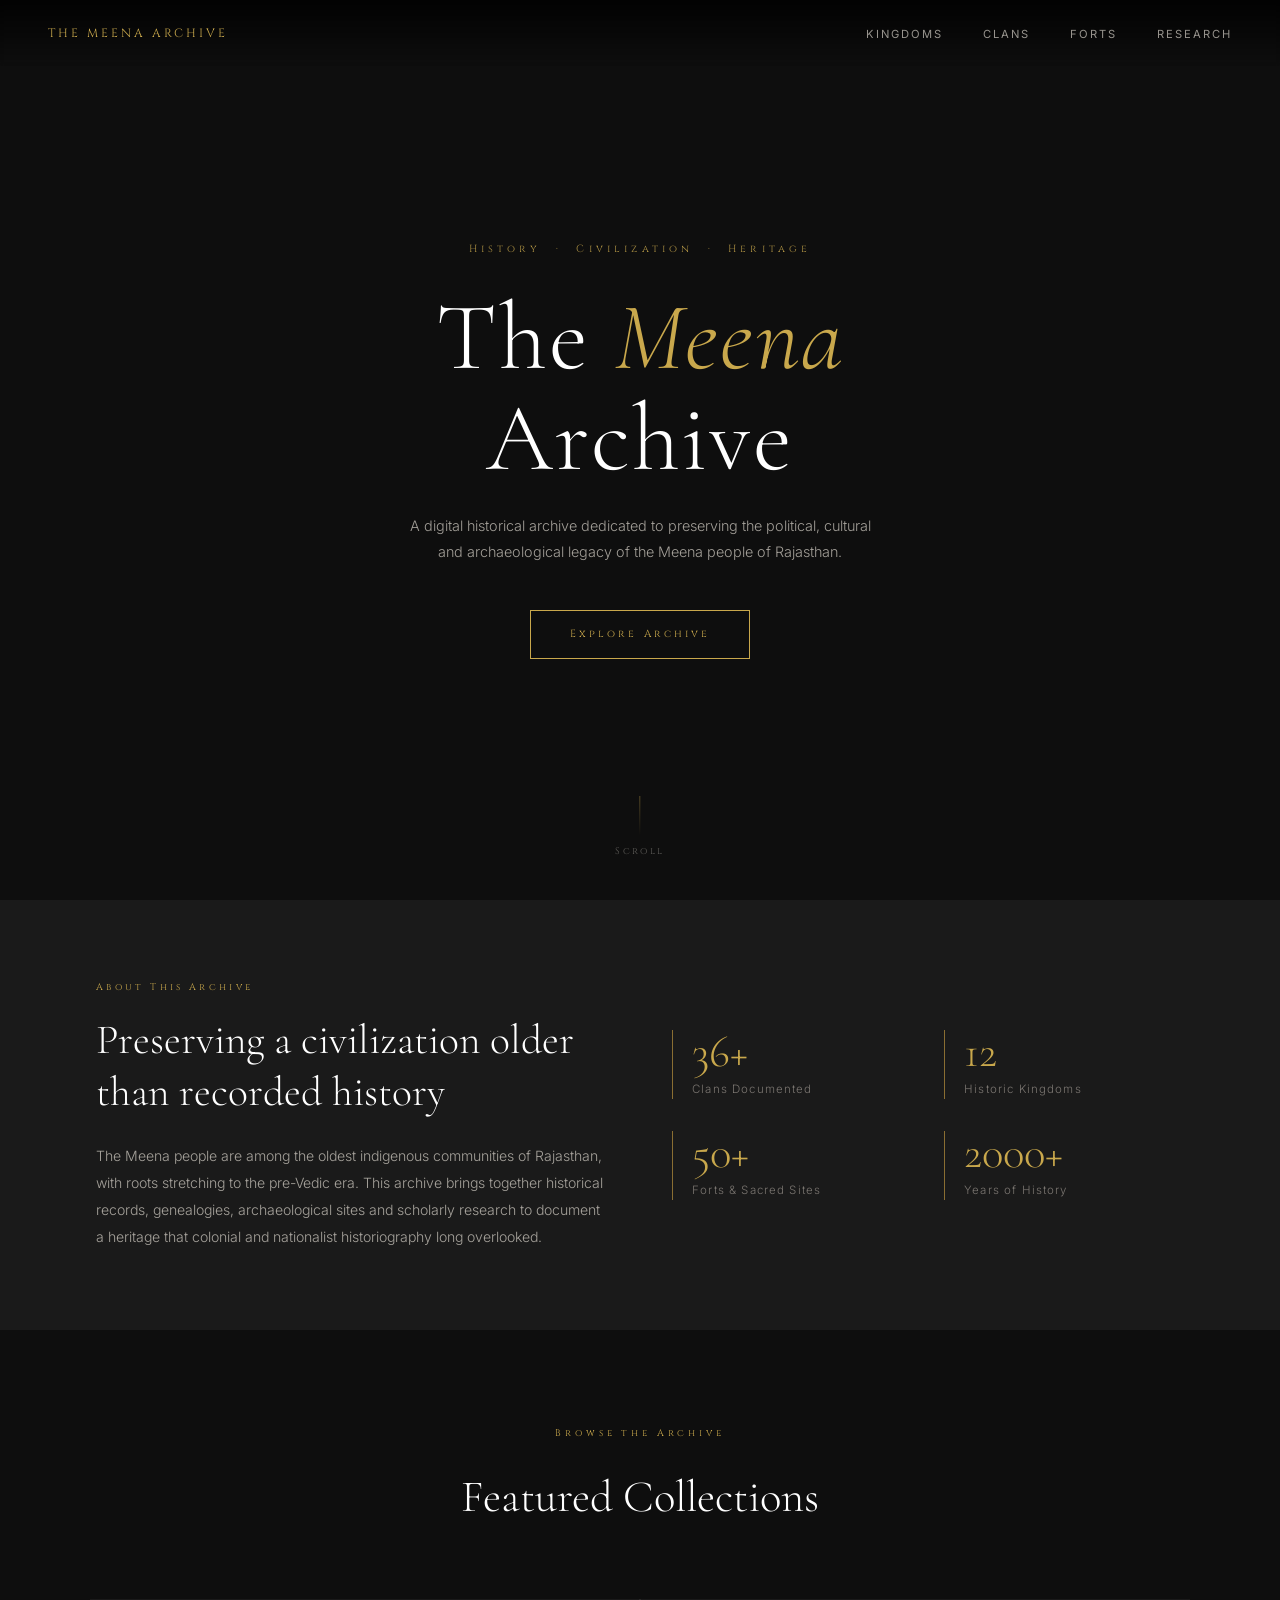
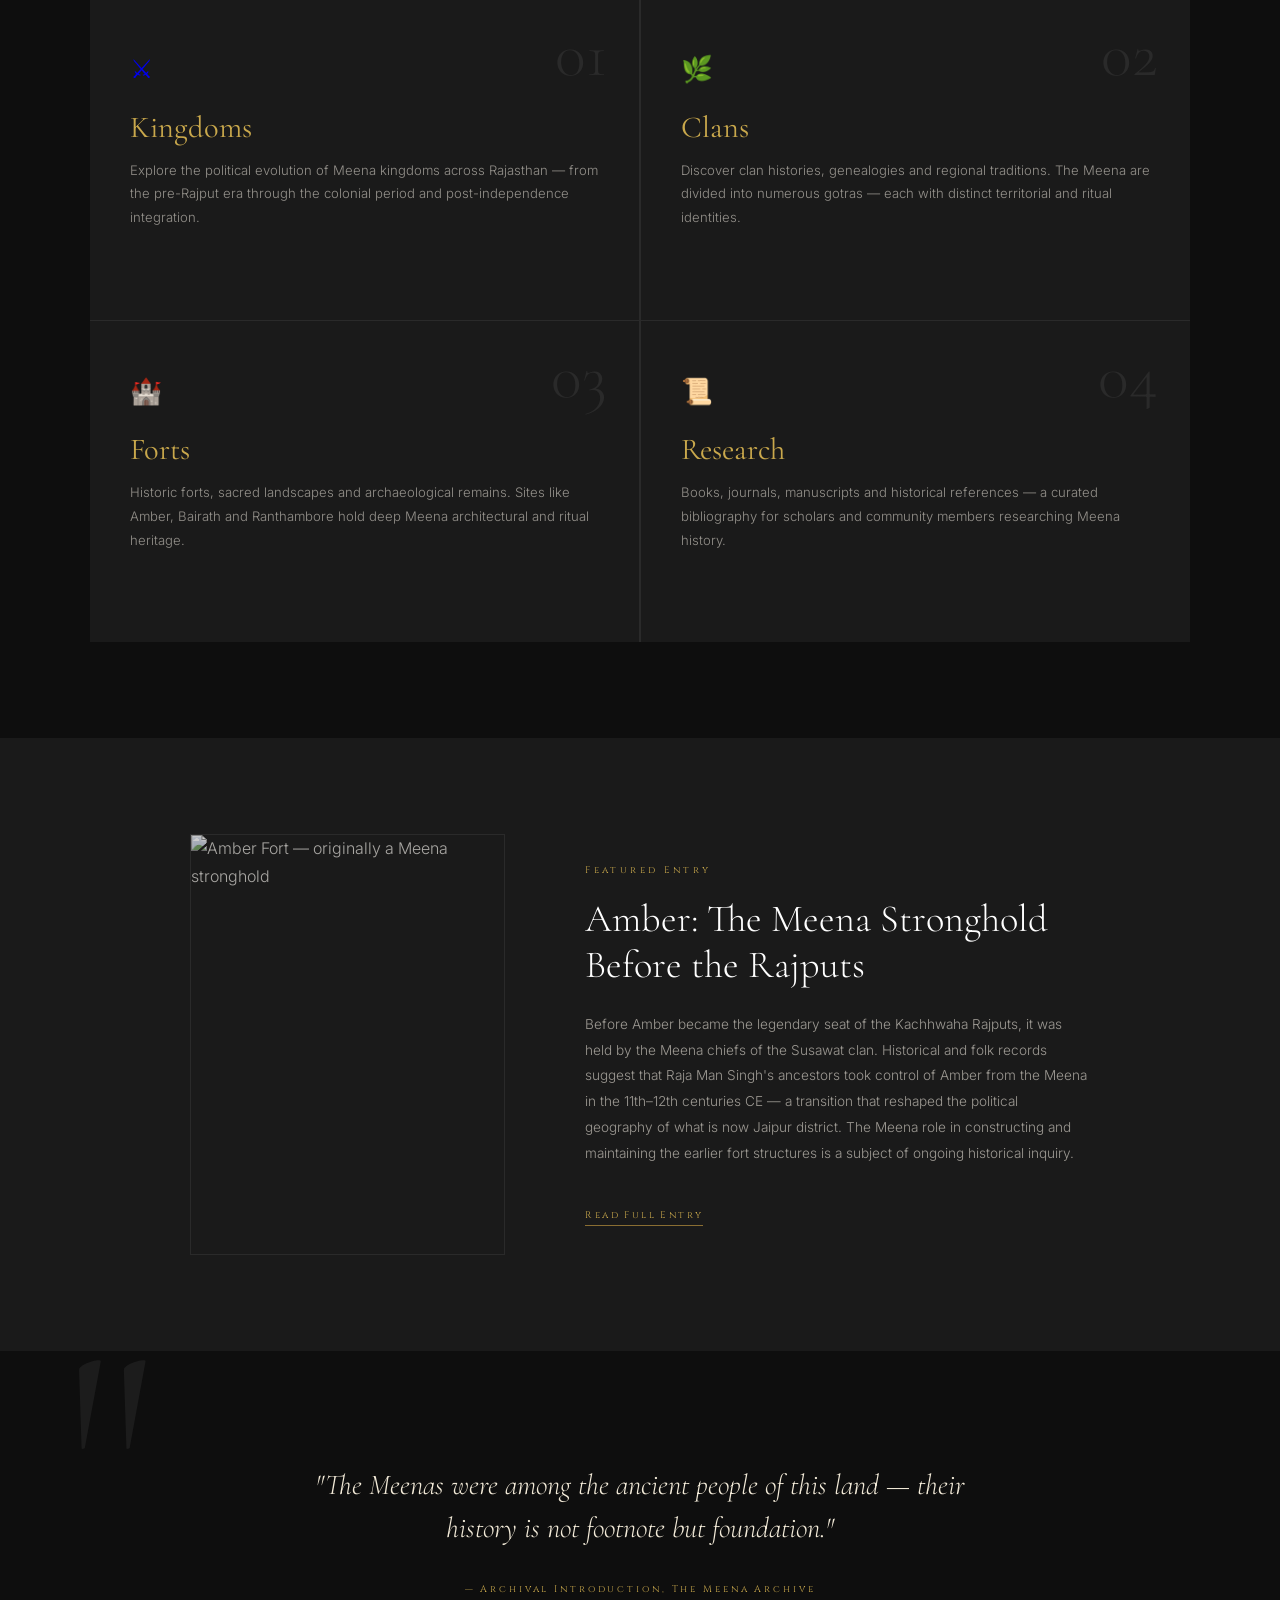
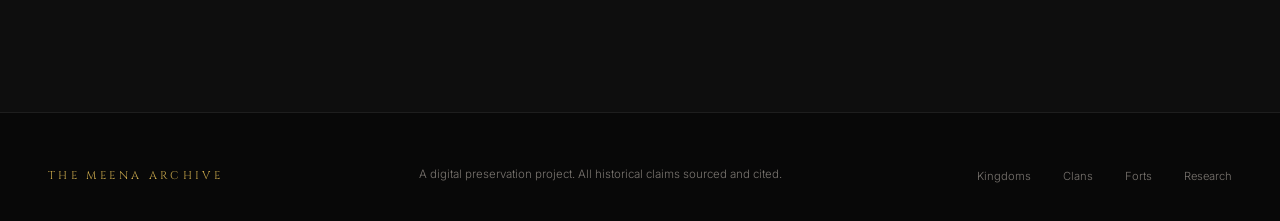
==== index.html @ 94aa10e1 "Update index.html" ====
<!DOCTYPE html>
<html lang="en">
<head>
  <meta charset="UTF-8" />
  <meta name="viewport" content="width=device-width, initial-scale=1.0"/>
  <title>The Meena Archive</title>
  <link rel="preconnect" href="https://fonts.googleapis.com">
  <link href="https://fonts.googleapis.com/css2?family=Cormorant+Garamond:ital,wght@0,300;0,400;0,600;1,300;1,400&family=Cinzel:wght@400;600&family=Inter:wght@300;400&display=swap" rel="stylesheet">
  <style>
    *, *::before, *::after { box-sizing: border-box; margin: 0; padding: 0; }

    :root {
      --gold: #C9A84C;
      --gold-dim: #8a6e32;
      --ink: #0e0e0e;
      --stone: #1a1a1a;
      --ash: #2a2a2a;
      --parchment: #f2ead8;
      --text: #d4cfc6;
      --muted: #7a7570;
    }

    html { scroll-behavior: smooth; }

    body {
      background: var(--ink);
      color: var(--text);
      font-family: 'Inter', sans-serif;
      font-weight: 300;
      line-height: 1.7;
      overflow-x: hidden;
    }

    /* NAV */
    nav {
      position: fixed; top: 0; left: 0; right: 0; z-index: 100;
      display: flex; align-items: center; justify-content: space-between;
      padding: 1.2rem 3rem;
      background: linear-gradient(to bottom, rgba(0,0,0,0.85), transparent);
      backdrop-filter: blur(2px);
    }
    .nav-brand {
      font-family: 'Cinzel', serif;
      font-size: 0.75rem;
      letter-spacing: 0.25em;
      color: var(--gold);
      text-decoration: none;
    }
    .nav-links { display: flex; gap: 2.5rem; list-style: none; }
    .nav-links a {
      font-family: 'Inter', sans-serif;
      font-size: 0.7rem;
      font-weight: 400;
      letter-spacing: 0.18em;
      text-transform: uppercase;
      color: var(--text);
      text-decoration: none;
      opacity: 0.7;
      transition: opacity 0.3s, color 0.3s;
    }
    .nav-links a:hover { opacity: 1; color: var(--gold); }

    /* HERO */
    .hero {
      position: relative;
      height: 100vh;
      display: flex; align-items: center; justify-content: center;
      text-align: center;
      overflow: hidden;
    }
    .hero-bg {
      position: absolute; inset: 0;
      background: url('https://upload.wikimedia.org/wikipedia/commons/thumb/b/b5/Amber_fort_Jaipur_2010.jpg/1280px-Amber_fort_Jaipur_2010.jpg') center/cover no-repeat;
      filter: brightness(0.28) saturate(0.6);
      transform: scale(1.04);
      transition: transform 8s ease;
    }
    .hero:hover .hero-bg { transform: scale(1.0); }
    .hero-overlay {
      position: absolute; inset: 0;
      background: linear-gradient(to bottom, rgba(14,14,14,0.3) 0%, rgba(14,14,14,0.1) 50%, rgba(14,14,14,0.85) 100%);
    }
    .hero-content { position: relative; z-index: 2; max-width: 720px; padding: 2rem; }
    .hero-eyebrow {
      font-family: 'Cinzel', serif;
      font-size: 0.65rem;
      letter-spacing: 0.4em;
      color: var(--gold);
      margin-bottom: 1.8rem;
      opacity: 0.85;
    }
    .hero-title {
      font-family: 'Cormorant Garamond', serif;
      font-size: clamp(3rem, 8vw, 6rem);
      font-weight: 300;
      line-height: 1.05;
      color: #fff;
      margin-bottom: 1.5rem;
      letter-spacing: 0.02em;
    }
    .hero-title em {
      font-style: italic;
      color: var(--gold);
    }
    .hero-sub {
      font-size: 0.9rem;
      font-weight: 300;
      color: var(--text);
      opacity: 0.75;
      max-width: 480px;
      margin: 0 auto 2.8rem;
      line-height: 1.8;
    }
    .hero-cta {
      display: inline-block;
      font-family: 'Cinzel', serif;
      font-size: 0.65rem;
      letter-spacing: 0.3em;
      color: var(--gold);
      border: 1px solid var(--gold);
      padding: 0.9rem 2.4rem;
      text-decoration: none;
      transition: background 0.3s, color 0.3s;
    }
    .hero-cta:hover { background: var(--gold); color: var(--ink); }

    .scroll-hint {
      position: absolute; bottom: 2.5rem; left: 50%; transform: translateX(-50%);
      z-index: 2; display: flex; flex-direction: column; align-items: center; gap: 0.5rem;
      opacity: 0.4;
    }
    .scroll-hint span {
      font-size: 0.6rem; letter-spacing: 0.25em; font-family: 'Cinzel', serif; color: var(--text);
    }
    .scroll-line {
      width: 1px; height: 40px;
      background: linear-gradient(to bottom, var(--gold), transparent);
      animation: scrollPulse 2s ease-in-out infinite;
    }
    @keyframes scrollPulse { 0%,100%{opacity:0.4} 50%{opacity:1} }

    /* SECTION BASE */
    section { padding: 6rem 3rem; }

    /* ABOUT STRIP */
    .about-strip {
      background: var(--stone);
      display: grid; grid-template-columns: 1fr 1fr;
      gap: 4rem; align-items: center;
      padding: 5rem 6rem;
    }
    .about-label {
      font-family: 'Cinzel', serif; font-size: 0.6rem;
      letter-spacing: 0.35em; color: var(--gold); margin-bottom: 1.2rem;
    }
    .about-heading {
      font-family: 'Cormorant Garamond', serif;
      font-size: 2.6rem; font-weight: 300; line-height: 1.25;
      color: #fff; margin-bottom: 1.5rem;
    }
    .about-text { font-size: 0.88rem; color: var(--text); opacity: 0.75; line-height: 1.9; }
    .about-stat-group { display: grid; grid-template-columns: 1fr 1fr; gap: 2rem; }
    .stat-card {
      border-left: 1px solid var(--gold-dim);
      padding-left: 1.2rem;
    }
    .stat-num {
      font-family: 'Cormorant Garamond', serif;
      font-size: 2.8rem; font-weight: 300; color: var(--gold); line-height: 1;
      margin-bottom: 0.3rem;
    }
    .stat-label { font-size: 0.72rem; color: var(--muted); letter-spacing: 0.1em; }

    /* COLLECTIONS */
    .collections { background: var(--ink); }
    .section-header { text-align: center; margin-bottom: 4rem; }
    .section-eyebrow {
      font-family: 'Cinzel', serif; font-size: 0.6rem;
      letter-spacing: 0.4em; color: var(--gold); margin-bottom: 1rem; display: block;
    }
    .section-title {
      font-family: 'Cormorant Garamond', serif;
      font-size: 2.8rem; font-weight: 300; color: #fff;
    }
    .collections-grid {
      display: grid; grid-template-columns: repeat(2, 1fr);
      gap: 1.5px; background: #2a2a2a;
      max-width: 1100px; margin: 0 auto;
    }
    .col-card {
      position: relative; overflow: hidden;
      background: var(--stone);
      padding: 3rem 2.5rem;
      text-decoration: none;
      display: block;
      transition: background 0.4s;
      min-height: 260px;
    }
    .col-card::before {
      content: '';
      position: absolute; bottom: 0; left: 0; right: 0; height: 2px;
      background: var(--gold);
      transform: scaleX(0); transform-origin: left;
      transition: transform 0.4s ease;
    }
    .col-card:hover { background: #222; }
    .col-card:hover::before { transform: scaleX(1); }
    .col-num {
      font-family: 'Cormorant Garamond', serif;
      font-size: 4rem; font-weight: 300;
      color: var(--ash); line-height: 1;
      position: absolute; top: 1.5rem; right: 2rem;
      transition: color 0.4s;
    }
    .col-card:hover .col-num { color: #333; }
    .col-icon { font-size: 1.6rem; margin-bottom: 1.2rem; }
    .col-title {
      font-family: 'Cormorant Garamond', serif;
      font-size: 1.9rem; font-weight: 400; color: var(--gold);
      margin-bottom: 0.8rem; line-height: 1.2;
    }
    .col-desc { font-size: 0.82rem; color: var(--text); opacity: 0.65; line-height: 1.8; }
    .col-link {
      display: inline-flex; align-items: center; gap: 0.5rem;
      font-family: 'Cinzel', serif; font-size: 0.6rem;
      letter-spacing: 0.25em; color: var(--gold);
      margin-top: 1.5rem; opacity: 0;
      transition: opacity 0.3s;
    }
    .col-card:hover .col-link { opacity: 1; }

    /* FEATURED ENTRY */
    .featured { background: var(--stone); padding: 6rem; }
    .featured-inner {
      max-width: 900px; margin: 0 auto;
      display: grid; grid-template-columns: 1fr 1.6fr; gap: 5rem; align-items: center;
    }
    .featured-img {
      aspect-ratio: 3/4; overflow: hidden;
      border: 1px solid var(--ash);
    }
    .featured-img img { width: 100%; height: 100%; object-fit: cover; filter: saturate(0.5) brightness(0.8); }
    .featured-tag {
      font-family: 'Cinzel', serif; font-size: 0.6rem;
      letter-spacing: 0.35em; color: var(--gold); margin-bottom: 1rem; display: block;
    }
    .featured-title {
      font-family: 'Cormorant Garamond', serif;
      font-size: 2.4rem; font-weight: 300; line-height: 1.2;
      color: #fff; margin-bottom: 1.5rem;
    }
    .featured-body { font-size: 0.85rem; color: var(--text); opacity: 0.7; line-height: 1.9; margin-bottom: 2rem; }
    .featured-cta {
      font-family: 'Cinzel', serif; font-size: 0.6rem;
      letter-spacing: 0.25em; color: var(--gold);
      text-decoration: none; border-bottom: 1px solid var(--gold-dim);
      padding-bottom: 0.2rem;
      transition: color 0.3s;
    }
    .featured-cta:hover { color: #fff; }

    /* QUOTE */
    .quote-section {
      background: var(--ink);
      text-align: center; padding: 7rem 3rem;
      position: relative; overflow: hidden;
    }
    .quote-section::before {
      content: '"';
      font-family: 'Cormorant Garamond', serif;
      font-size: 20rem; color: var(--ash);
      position: absolute; top: -3rem; left: 5%;
      line-height: 1; pointer-events: none;
      opacity: 0.5;
    }
    blockquote {
      position: relative; z-index: 1;
      max-width: 650px; margin: 0 auto;
      font-family: 'Cormorant Garamond', serif;
      font-size: 1.8rem; font-weight: 300; font-style: italic;
      color: var(--parchment); line-height: 1.5;
      margin-bottom: 1.5rem;
    }
    cite {
      font-family: 'Cinzel', serif; font-size: 0.6rem;
      letter-spacing: 0.3em; color: var(--gold); font-style: normal;
    }

    /* FOOTER */
    footer {
      background: #080808;
      padding: 3rem 3rem 2rem;
      border-top: 1px solid #1e1e1e;
      display: flex; align-items: center; justify-content: space-between;
      flex-wrap: wrap; gap: 1.5rem;
    }
    .footer-brand {
      font-family: 'Cinzel', serif; font-size: 0.7rem;
      letter-spacing: 0.3em; color: var(--gold);
    }
    .footer-note { font-size: 0.72rem; color: var(--muted); }
    .footer-links { display: flex; gap: 2rem; list-style: none; }
    .footer-links a { font-size: 0.7rem; color: var(--muted); text-decoration: none; transition: color 0.3s; }
    .footer-links a:hover { color: var(--gold); }

    /* RESPONSIVE */
    @media (max-width: 768px) {
      nav { padding: 1rem 1.5rem; }
      .nav-links { display: none; }
      .about-strip { grid-template-columns: 1fr; padding: 4rem 2rem; gap: 3rem; }
      .collections-grid { grid-template-columns: 1fr; }
      .featured { padding: 4rem 2rem; }
      .featured-inner { grid-template-columns: 1fr; gap: 2rem; }
      section { padding: 4rem 1.5rem; }
      footer { flex-direction: column; gap: 1rem; }
    }
  </style>
</head>
<body>

  <nav>
    <a href="index.html" class="nav-brand">THE MEENA ARCHIVE</a>
    <ul class="nav-links">
      <li><a href="kingdoms.html">Kingdoms</a></li>
      <li><a href="clans.html">Clans</a></li>
      <li><a href="forts.html">Forts</a></li>
      <li><a href="research.html">Research</a></li>
    </ul>
  </nav>

  <!-- HERO -->
  <section class="hero">
    <div class="hero-bg"></div>
    <div class="hero-overlay"></div>
    <div class="hero-content">
      <p class="hero-eyebrow">History &nbsp;·&nbsp; Civilization &nbsp;·&nbsp; Heritage</p>
      <h1 class="hero-title">The <em>Meena</em><br>Archive</h1>
      <p class="hero-sub">A digital historical archive dedicated to preserving the political, cultural and archaeological legacy of the Meena people of Rajasthan.</p>
      <a href="kingdoms.html" class="hero-cta">Explore Archive</a>
    </div>
    <div class="scroll-hint">
      <div class="scroll-line"></div>
      <span>Scroll</span>
    </div>
  </section>

  <!-- ABOUT -->
  <div class="about-strip">
    <div>
      <p class="about-label">About This Archive</p>
      <h2 class="about-heading">Preserving a civilization older than recorded history</h2>
      <p class="about-text">The Meena people are among the oldest indigenous communities of Rajasthan, with roots stretching to the pre-Vedic era. This archive brings together historical records, genealogies, archaeological sites and scholarly research to document a heritage that colonial and nationalist historiography long overlooked.</p>
    </div>
    <div class="about-stat-group">
      <div class="stat-card">
        <div class="stat-num">36+</div>
        <div class="stat-label">Clans Documented</div>
      </div>
      <div class="stat-card">
        <div class="stat-num">12</div>
        <div class="stat-label">Historic Kingdoms</div>
      </div>
      <div class="stat-card">
        <div class="stat-num">50+</div>
        <div class="stat-label">Forts & Sacred Sites</div>
      </div>
      <div class="stat-card">
        <div class="stat-num">2000+</div>
        <div class="stat-label">Years of History</div>
      </div>
    </div>
  </div>

  <!-- COLLECTIONS -->
  <section class="collections">
    <div class="section-header">
      <span class="section-eyebrow">Browse the Archive</span>
      <h2 class="section-title">Featured Collections</h2>
    </div>
    <div class="collections-grid">
      <a href="kingdoms.html" class="col-card">
        <span class="col-num">01</span>
        <div class="col-icon">⚔</div>
        <h3 class="col-title">Kingdoms</h3>
        <p class="col-desc">Explore the political evolution of Meena kingdoms across Rajasthan — from the pre-Rajput era through the colonial period and post-independence integration.</p>
        <span class="col-link">Enter Collection →</span>
      </a>
      <a href="clans.html" class="col-card">
        <span class="col-num">02</span>
        <div class="col-icon">🌿</div>
        <h3 class="col-title">Clans</h3>
        <p class="col-desc">Discover clan histories, genealogies and regional traditions. The Meena are divided into numerous gotras — each with distinct territorial and ritual identities.</p>
        <span class="col-link">Enter Collection →</span>
      </a>
      <a href="forts.html" class="col-card">
        <span class="col-num">03</span>
        <div class="col-icon">🏰</div>
        <h3 class="col-title">Forts</h3>
        <p class="col-desc">Historic forts, sacred landscapes and archaeological remains. Sites like Amber, Bairath and Ranthambore hold deep Meena architectural and ritual heritage.</p>
        <span class="col-link">Enter Collection →</span>
      </a>
      <a href="research.html" class="col-card">
        <span class="col-num">04</span>
        <div class="col-icon">📜</div>
        <h3 class="col-title">Research</h3>
        <p class="col-desc">Books, journals, manuscripts and historical references — a curated bibliography for scholars and community members researching Meena history.</p>
        <span class="col-link">Enter Collection →</span>
      </a>
    </div>
  </section>

  <!-- FEATURED -->
  <section class="featured">
    <div class="featured-inner">
      <div class="featured-img">
        <img src="https://upload.wikimedia.org/wikipedia/commons/thumb/6/6e/Amber_Fort_Rajasthan_India.jpg/800px-Amber_Fort_Rajasthan_India.jpg" alt="Amber Fort — originally a Meena stronghold">
      </div>
      <div>
        <span class="featured-tag">Featured Entry</span>
        <h2 class="featured-title">Amber: The Meena Stronghold Before the Rajputs</h2>
        <p class="featured-body">Before Amber became the legendary seat of the Kachhwaha Rajputs, it was held by the Meena chiefs of the Susawat clan. Historical and folk records suggest that Raja Man Singh's ancestors took control of Amber from the Meena in the 11th–12th centuries CE — a transition that reshaped the political geography of what is now Jaipur district. The Meena role in constructing and maintaining the earlier fort structures is a subject of ongoing historical inquiry.</p>
        <a href="forts.html" class="featured-cta">Read Full Entry</a>
      </div>
    </div>
  </section>

  <!-- QUOTE -->
  <div class="quote-section">
    <blockquote>
      "The Meenas were among the ancient people of this land — their history is not footnote but foundation."
    </blockquote>
    <cite>— Archival Introduction, The Meena Archive</cite>
  </div>

  <footer>
    <div class="footer-brand">THE MEENA ARCHIVE</div>
    <p class="footer-note">A digital preservation project. All historical claims sourced and cited.</p>
    <ul class="footer-links">
      <li><a href="kingdoms.html">Kingdoms</a></li>
      <li><a href="clans.html">Clans</a></li>
      <li><a href="forts.html">Forts</a></li>
      <li><a href="research.html">Research</a></li>
    </ul>
  </footer>

</body>
</html>
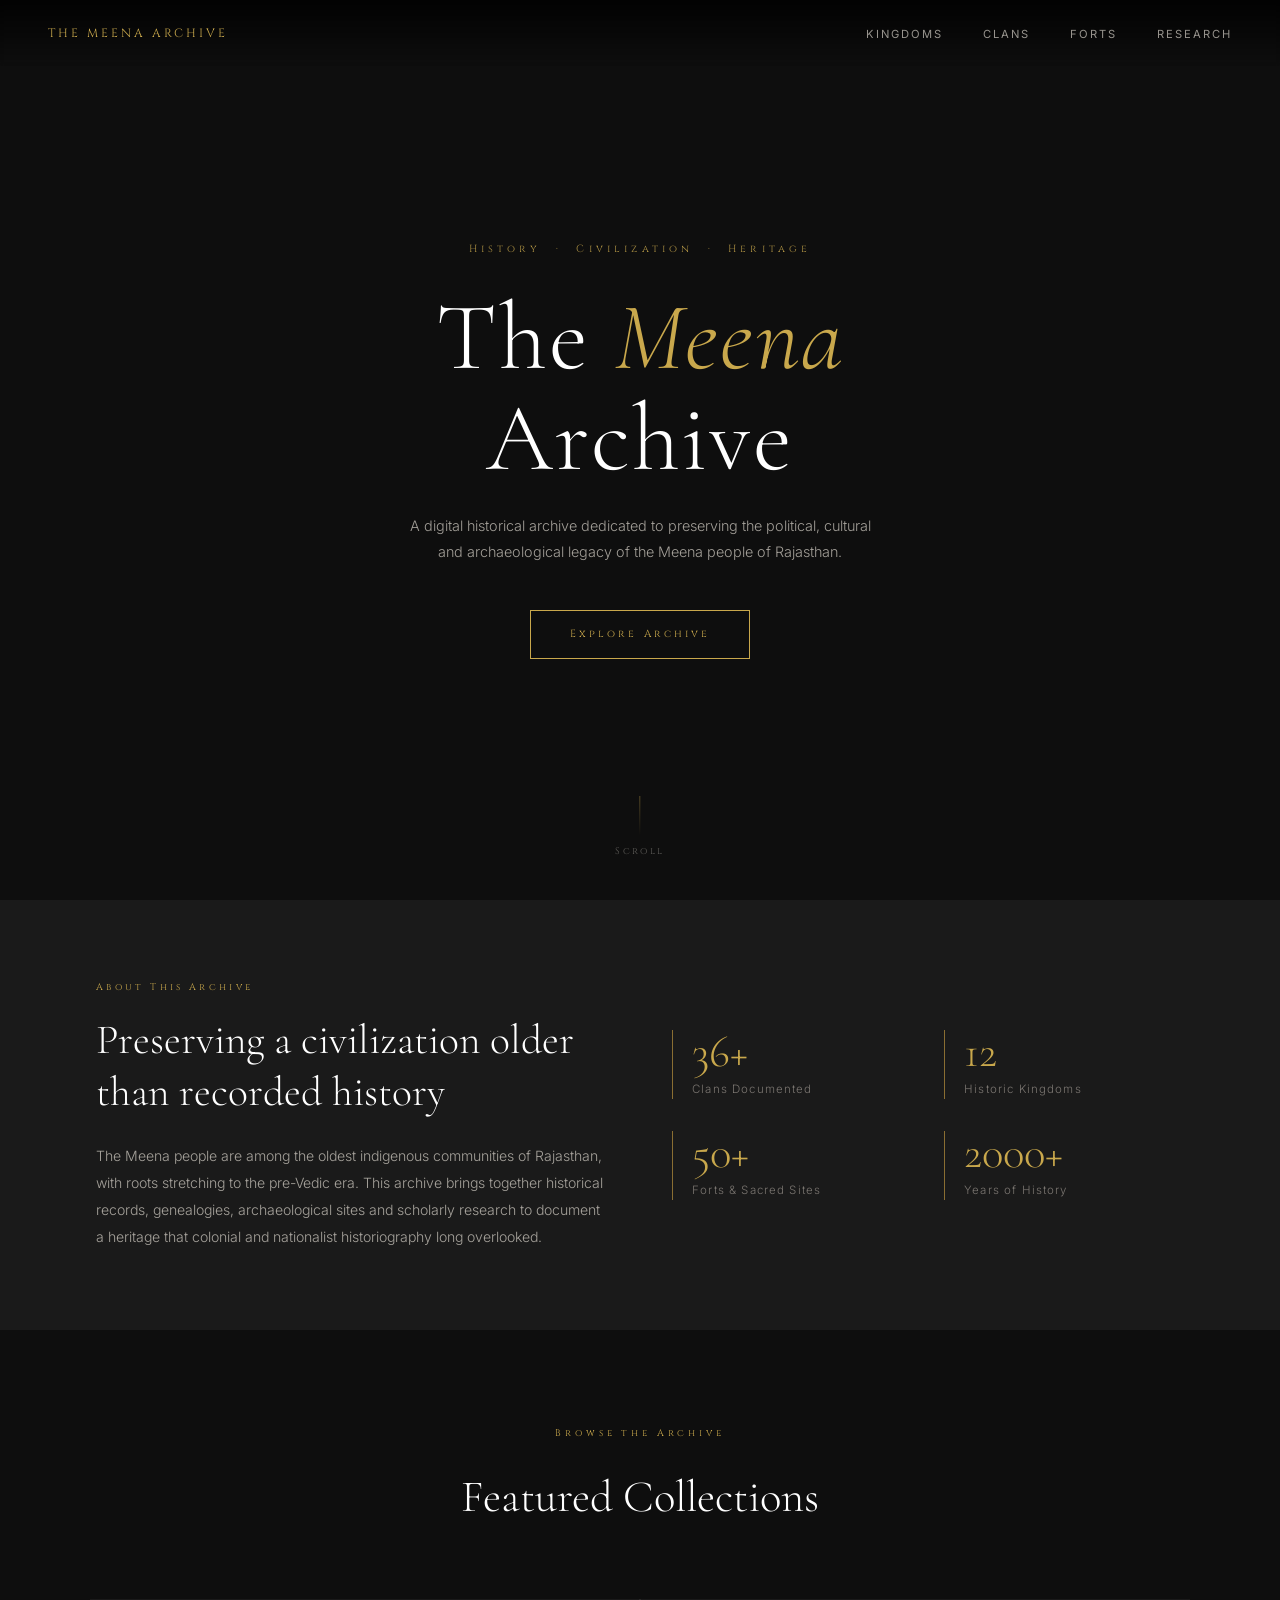
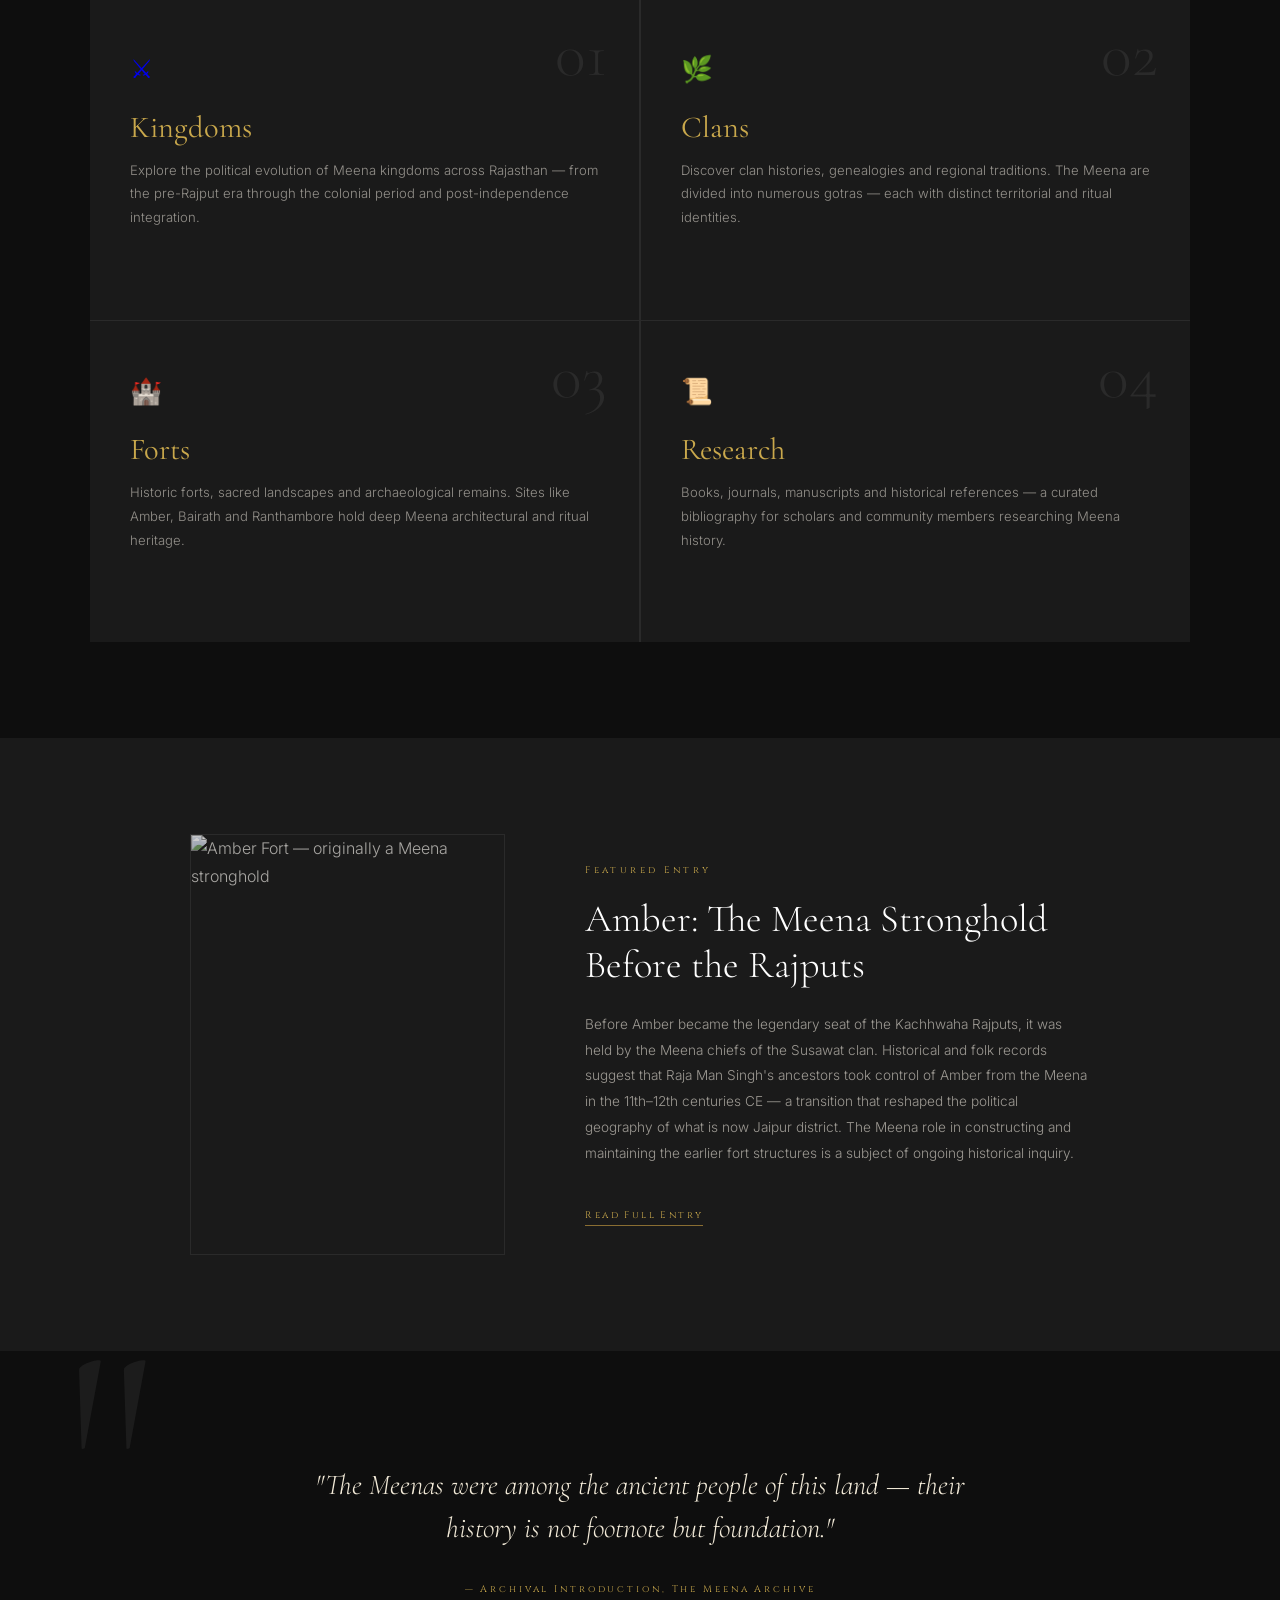
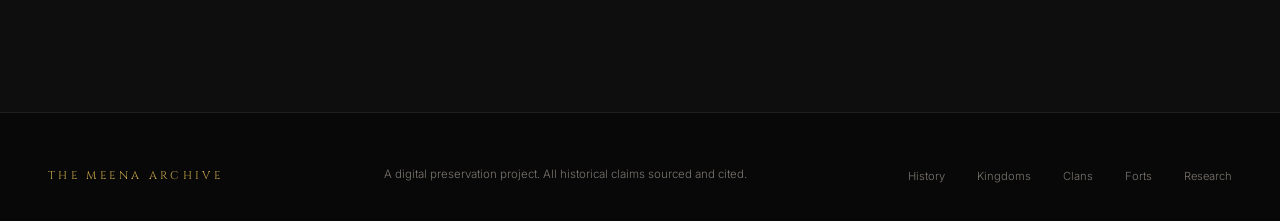
==== commit b04cd3a7: "Update index.html" ====
--- a/index.html
+++ b/index.html
@@ -435,7 +435,8 @@
   <footer>
     <div class="footer-brand">THE MEENA ARCHIVE</div>
     <p class="footer-note">A digital preservation project. All historical claims sourced and cited.</p>
-    <ul class="footer-links">
+    <ul class="footer-links"> 
+      <li><a href="history.html">History</a></li>
       <li><a href="kingdoms.html">Kingdoms</a></li>
       <li><a href="clans.html">Clans</a></li>
       <li><a href="forts.html">Forts</a></li>
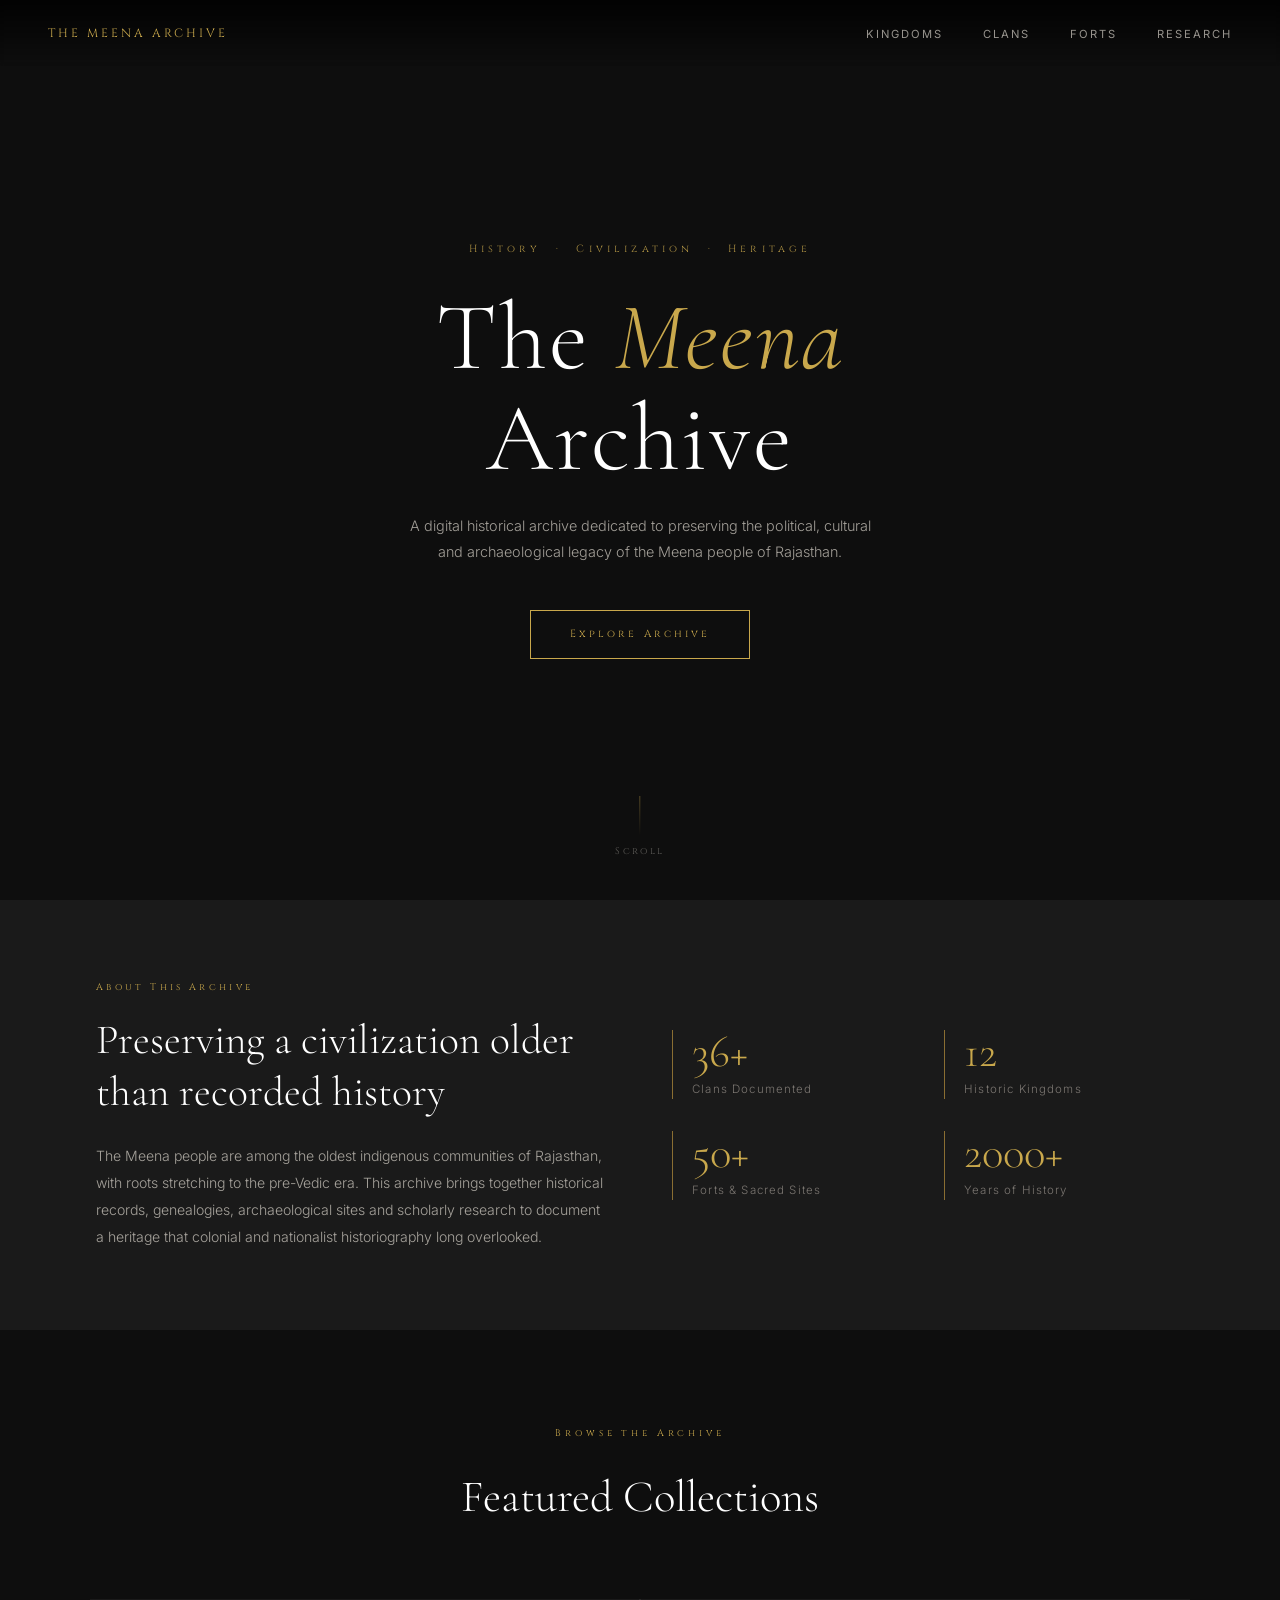
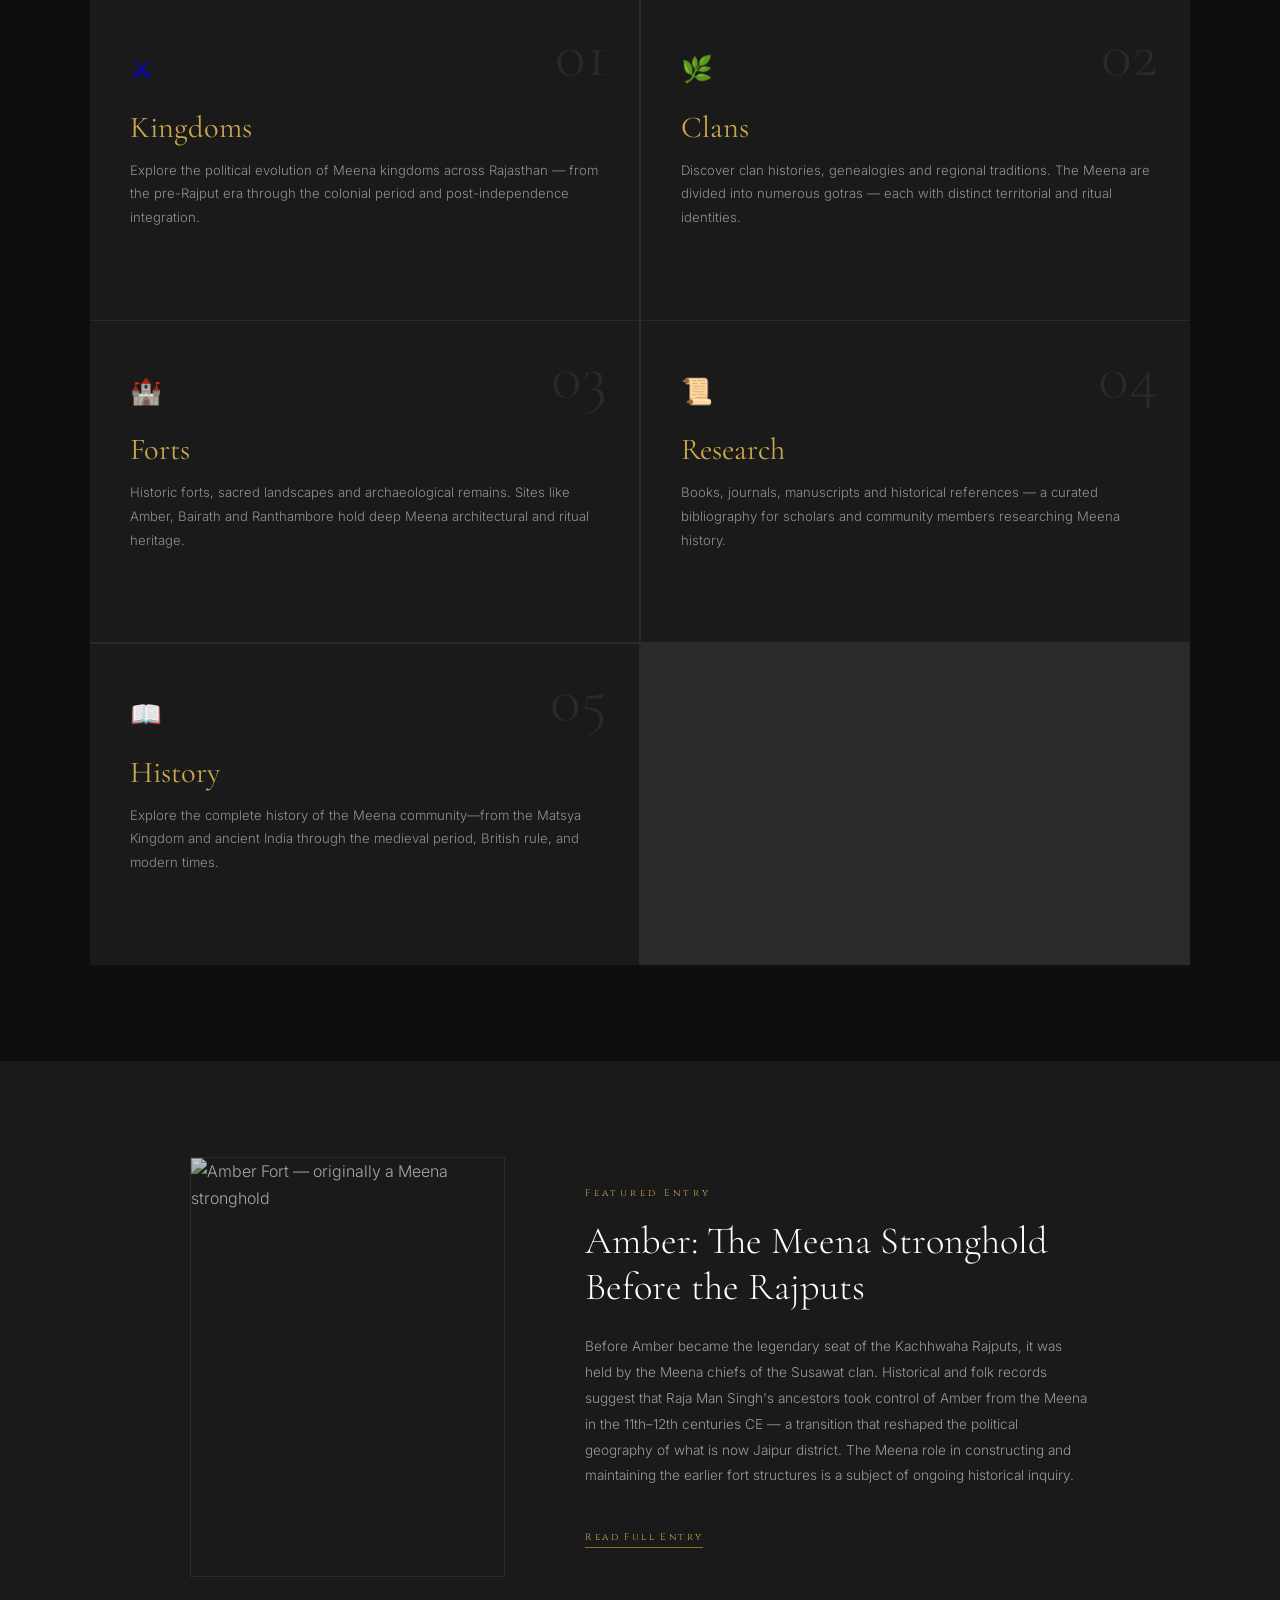
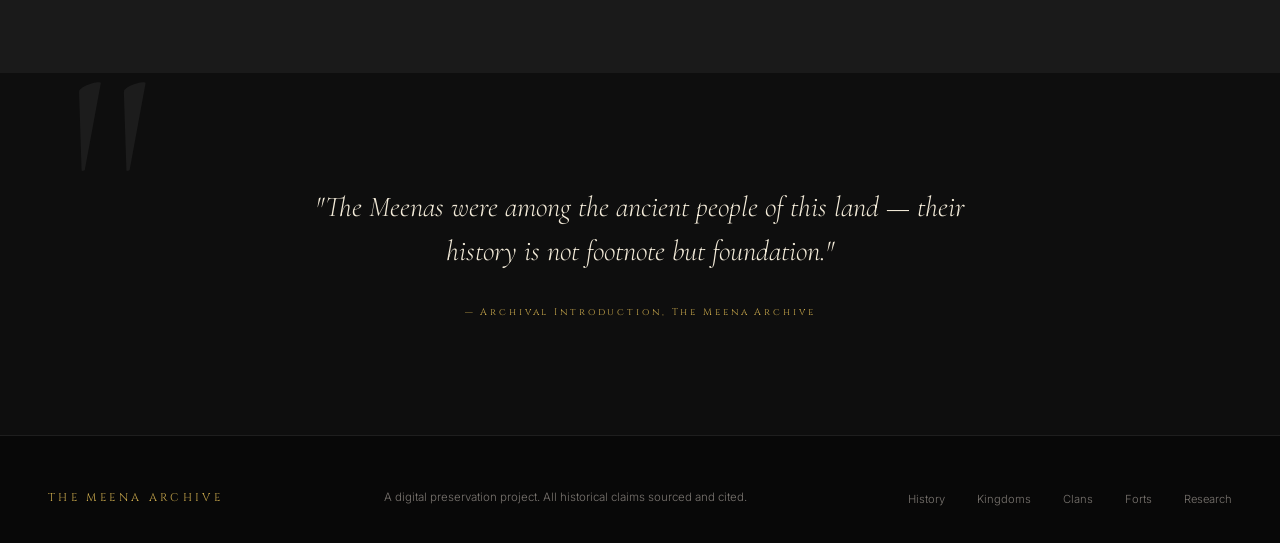
==== commit 748d429c: "Update index.html" ====
--- a/index.html
+++ b/index.html
@@ -406,6 +406,15 @@
         <p class="col-desc">Books, journals, manuscripts and historical references — a curated bibliography for scholars and community members researching Meena history.</p>
         <span class="col-link">Enter Collection →</span>
       </a>
+      <a href="history.html" class="col-card">
+    <span class="col-num">05</span>
+    <div class="col-icon">📖</div>
+    <h3 class="col-title">History</h3>
+    <p class="col-desc">
+        Explore the complete history of the Meena community—from the Matsya Kingdom and ancient India through the medieval period, British rule, and modern times.
+    </p>
+    <span class="col-link">Enter Collection →</span>
+</a>
     </div>
   </section>
 
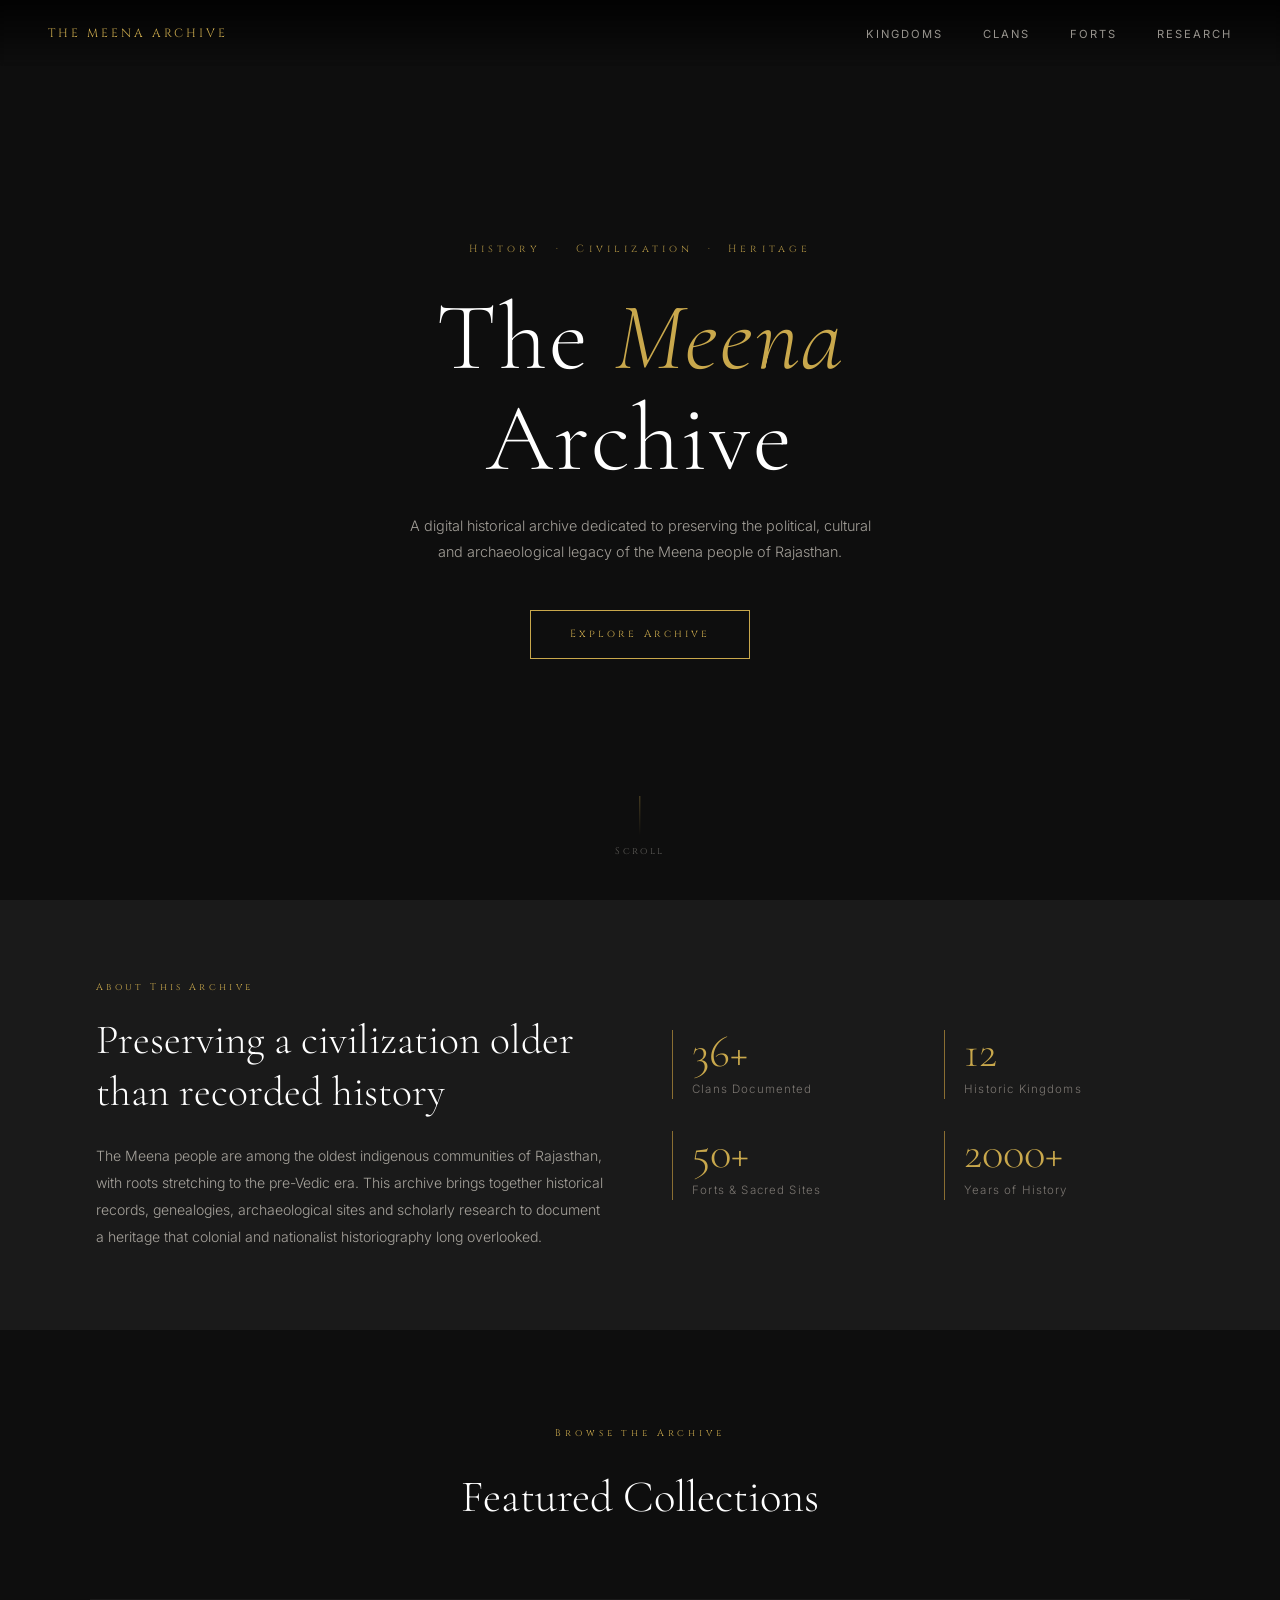
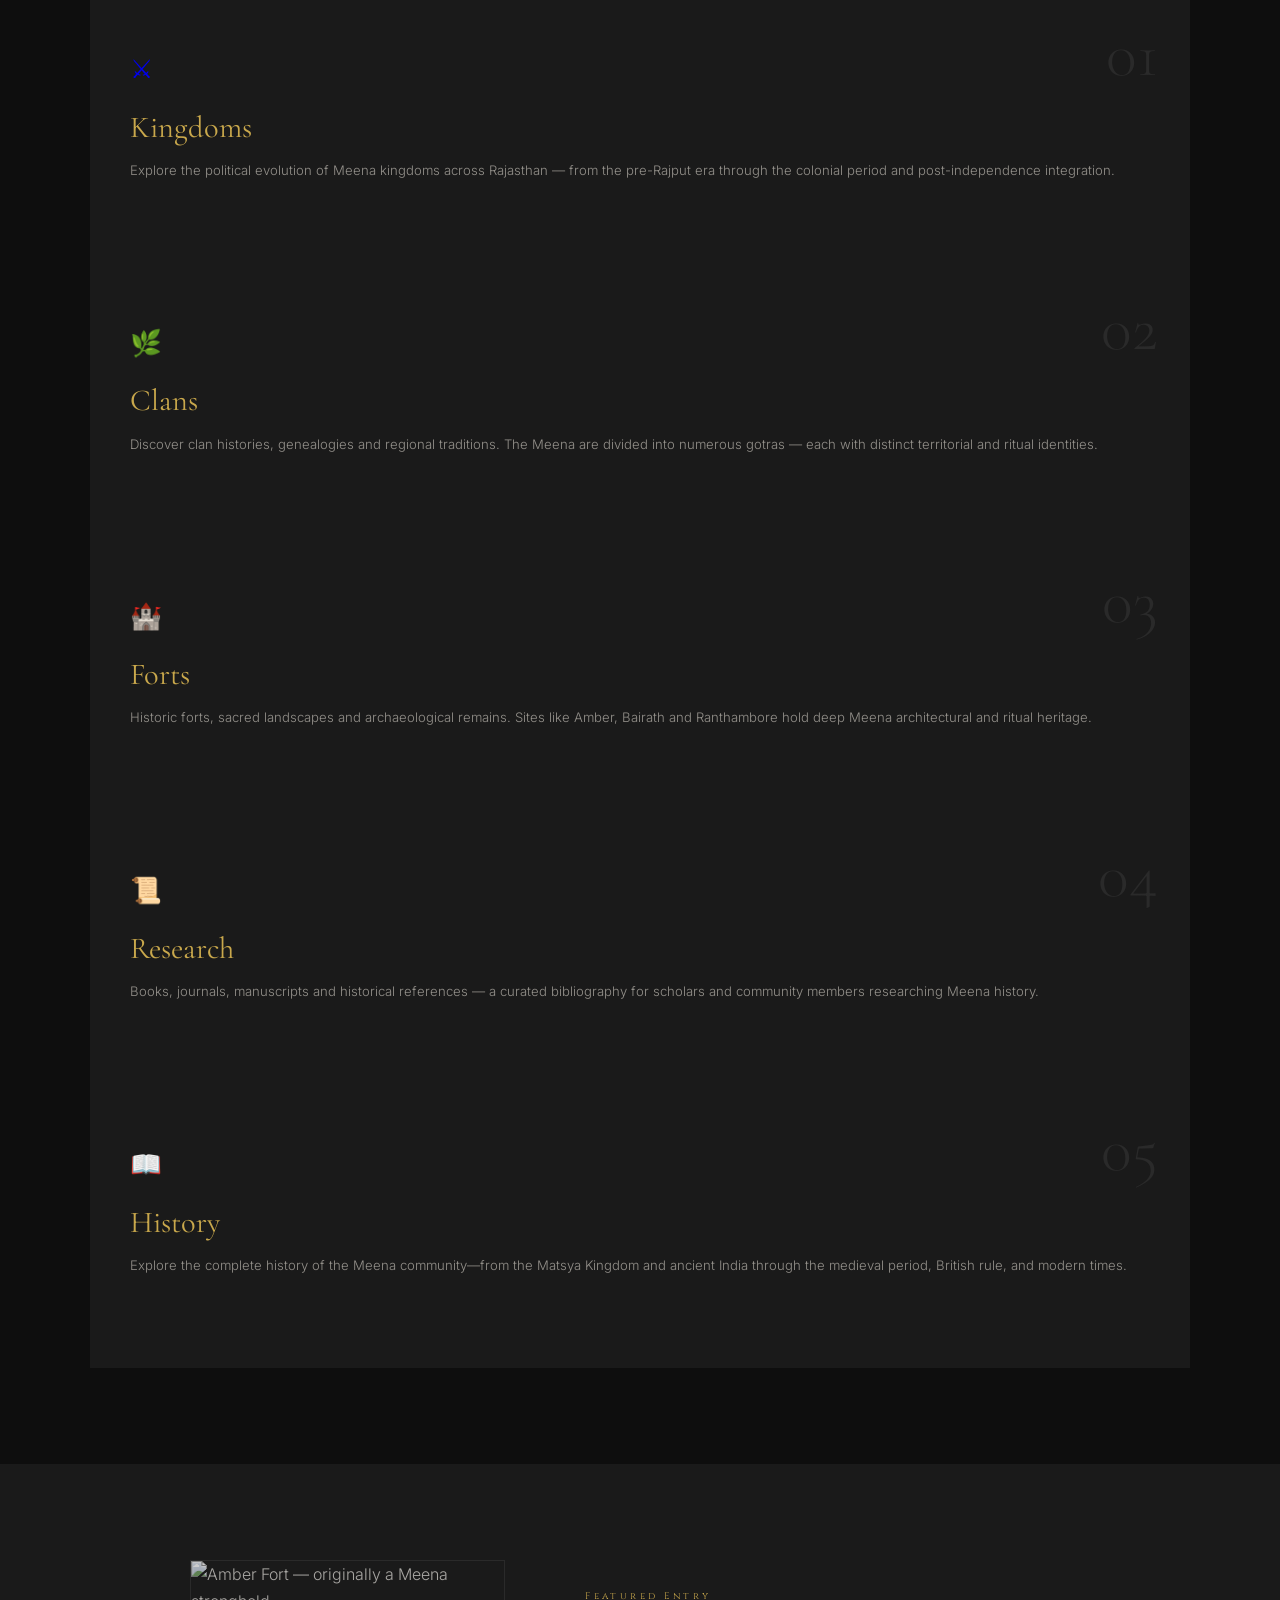
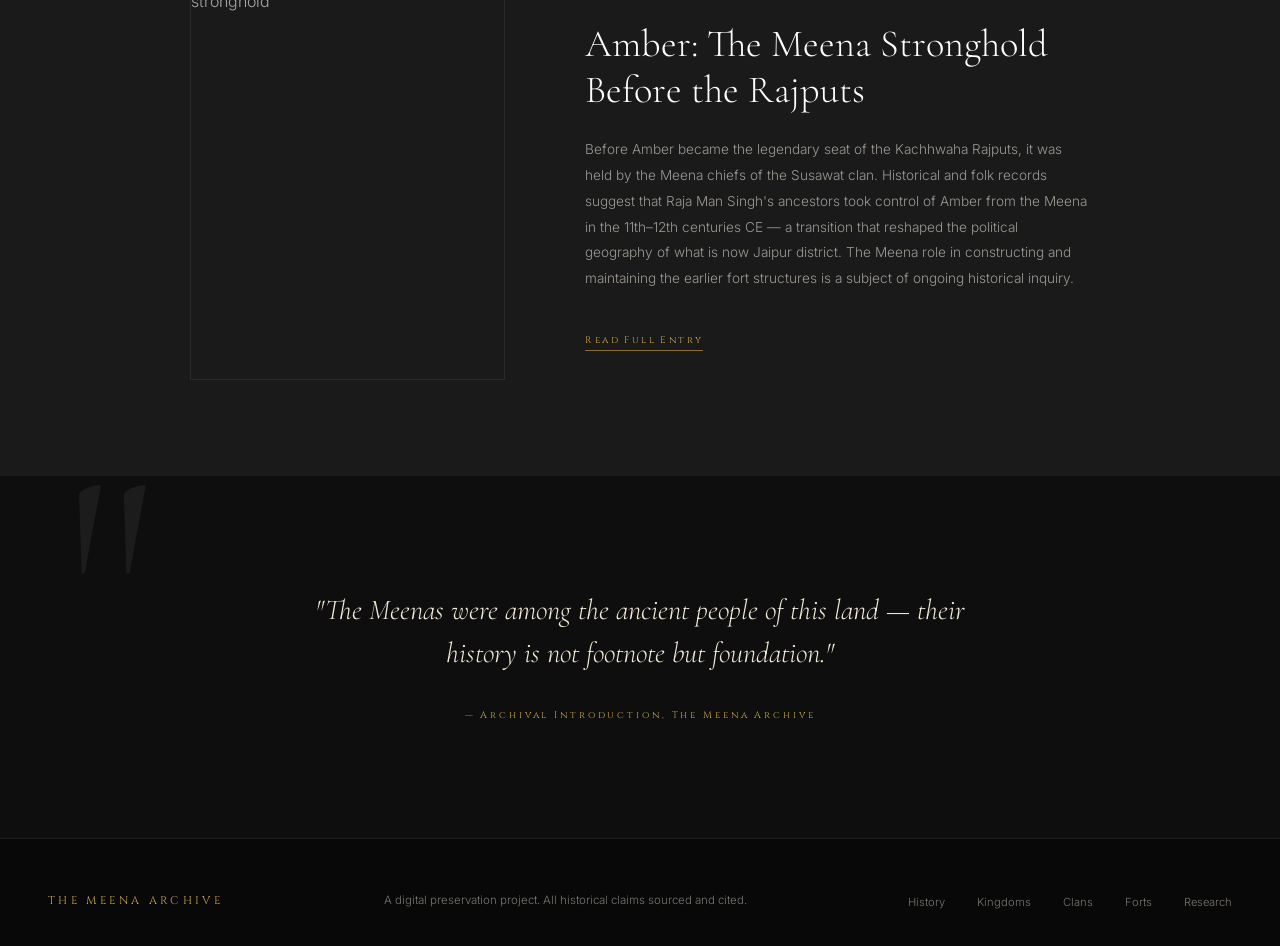
==== commit 3d6da577: "Update index.html" ====
--- a/index.html
+++ b/index.html
@@ -183,7 +183,7 @@
       font-size: 2.8rem; font-weight: 300; color: #fff;
     }
     .collections-grid {
-      display: grid; grid-template-columns: repeat(2, 1fr);
+    grid-template-columns: repeat(auto-fit, minmax(300px, 1fr));
       gap: 1.5px; background: #2a2a2a;
       max-width: 1100px; margin: 0 auto;
     }
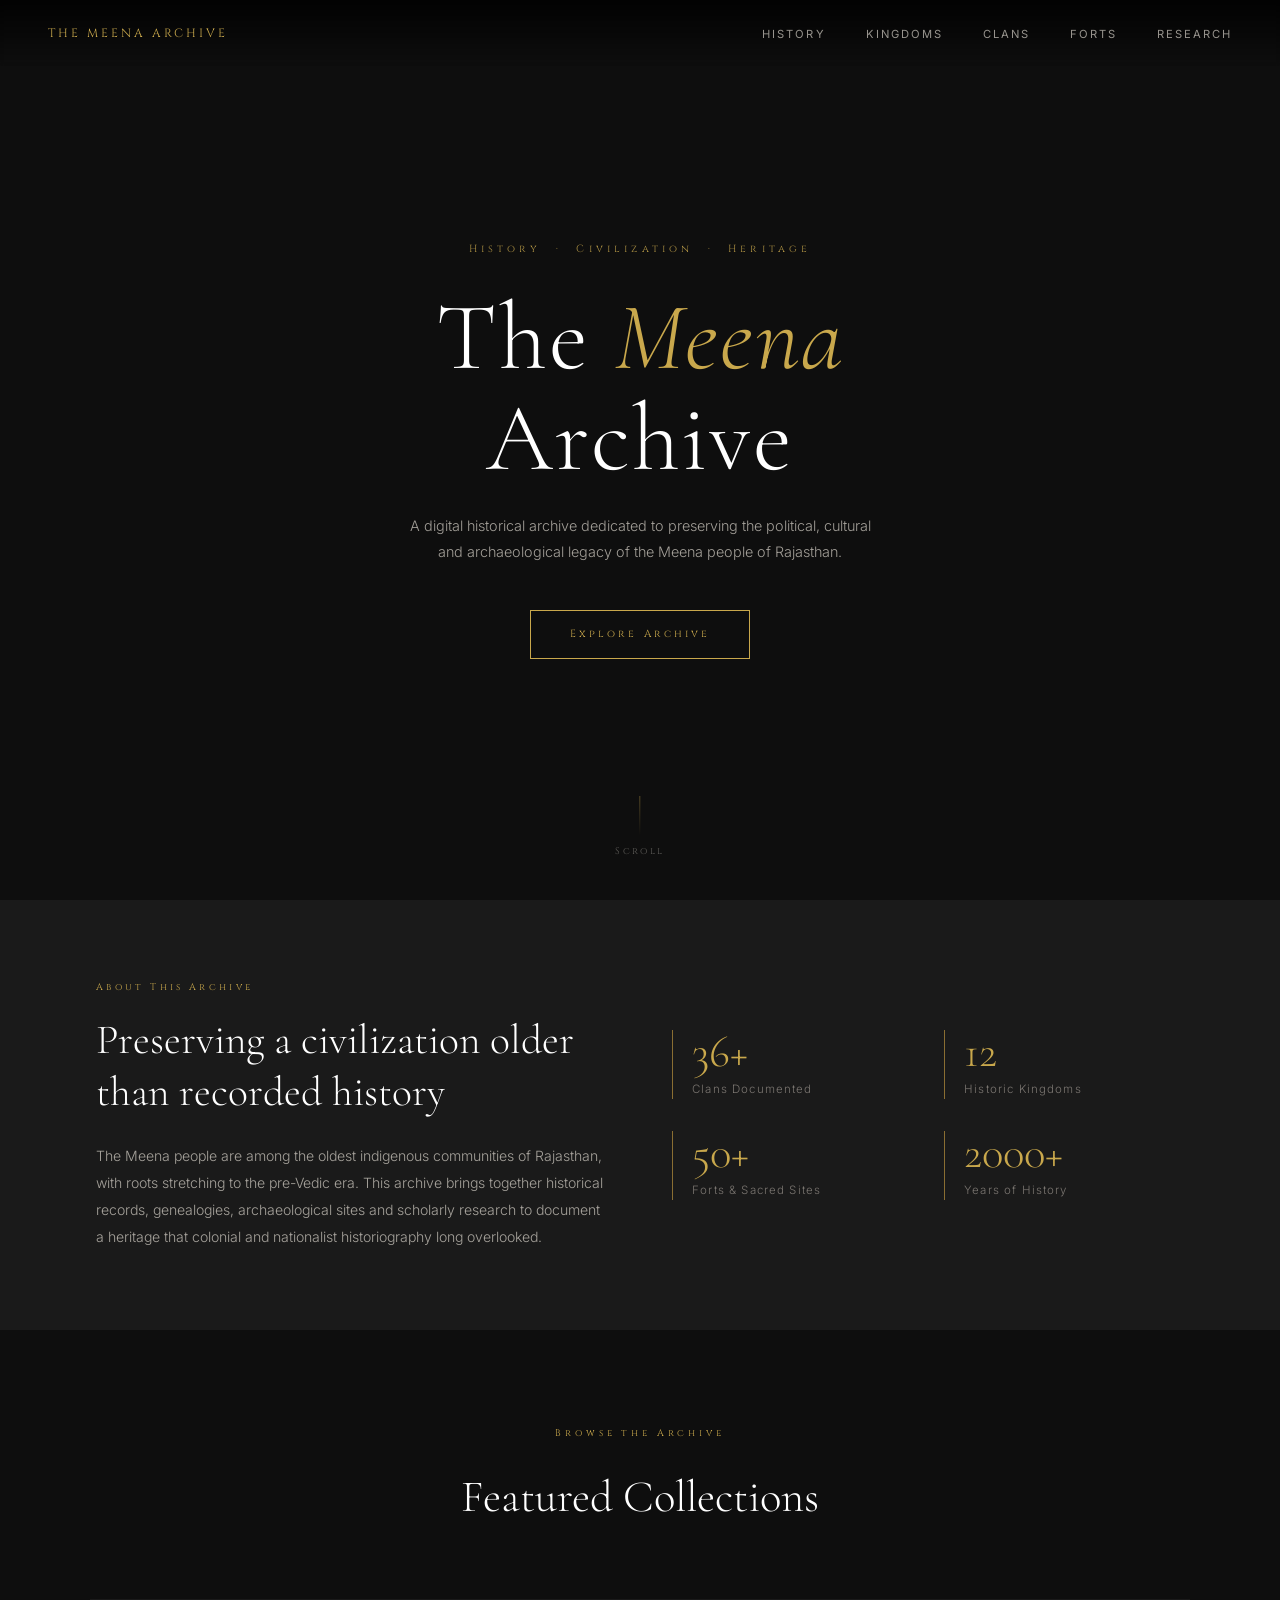
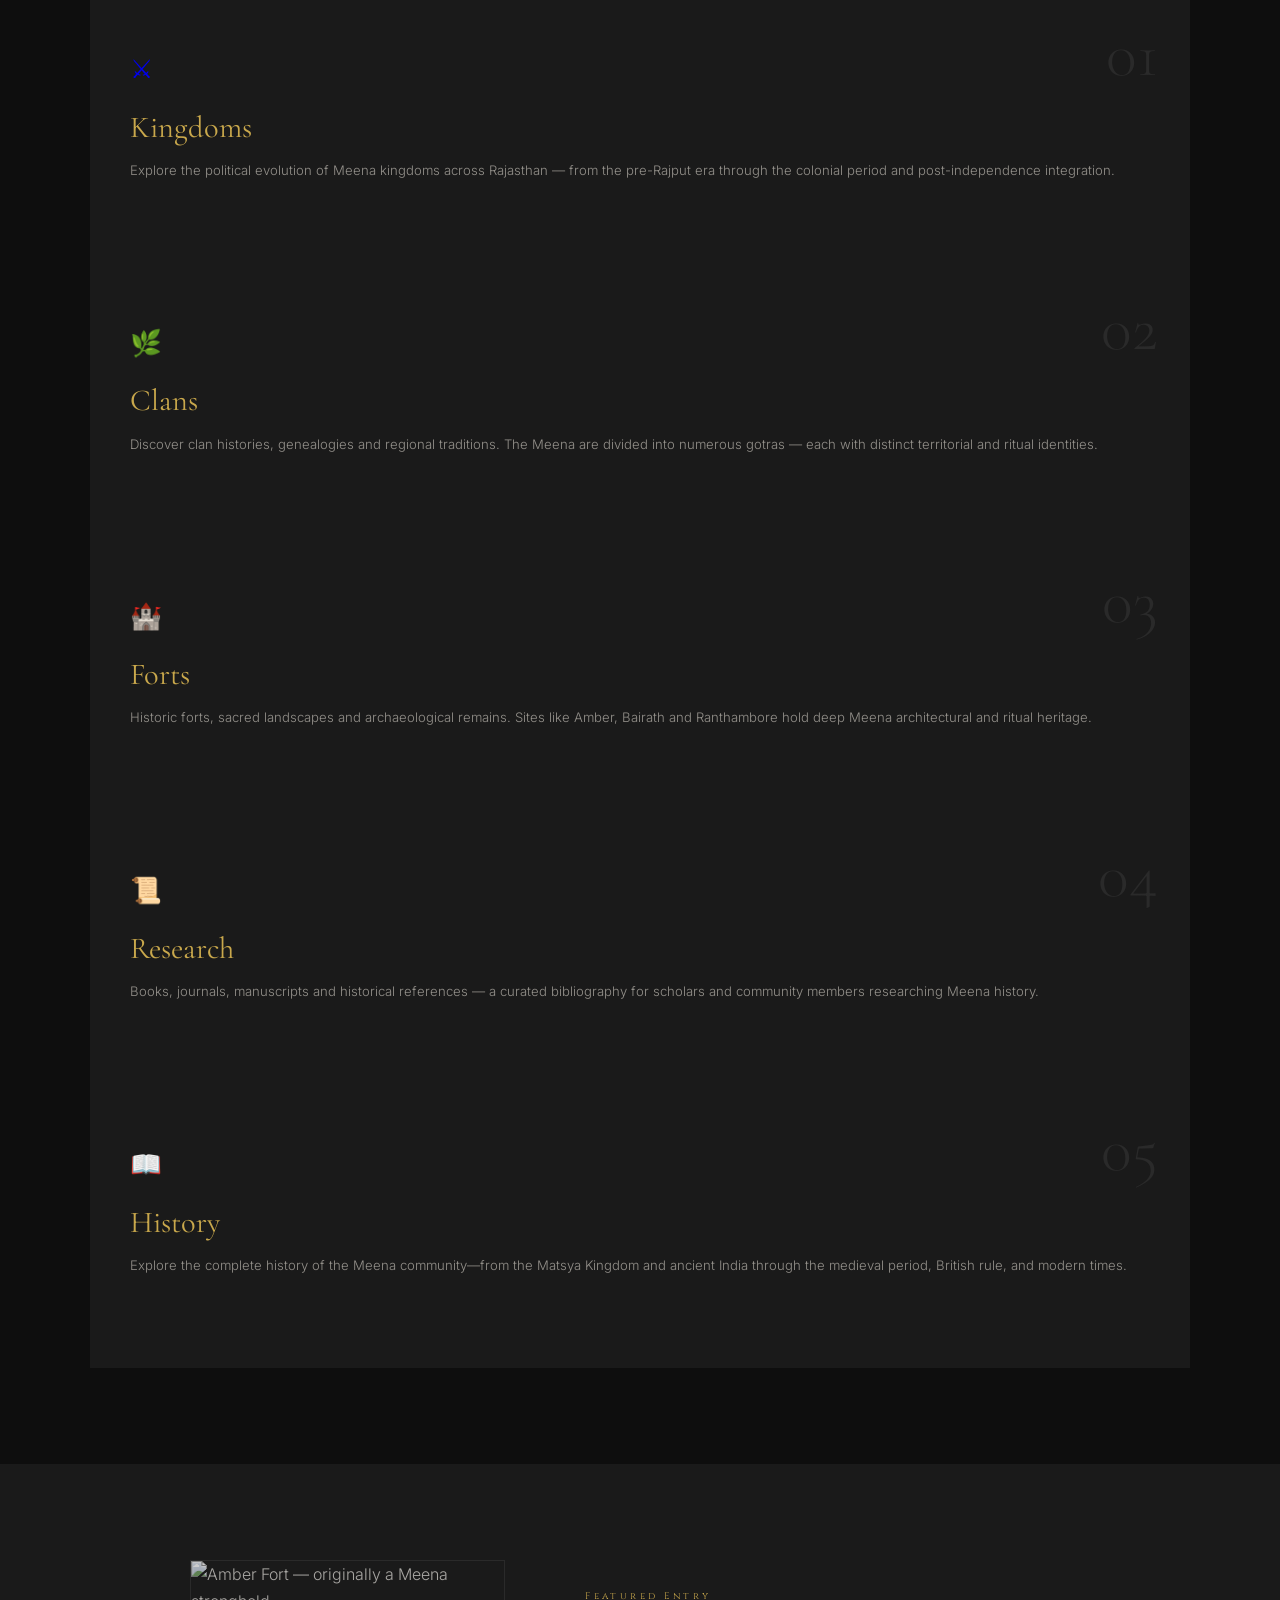
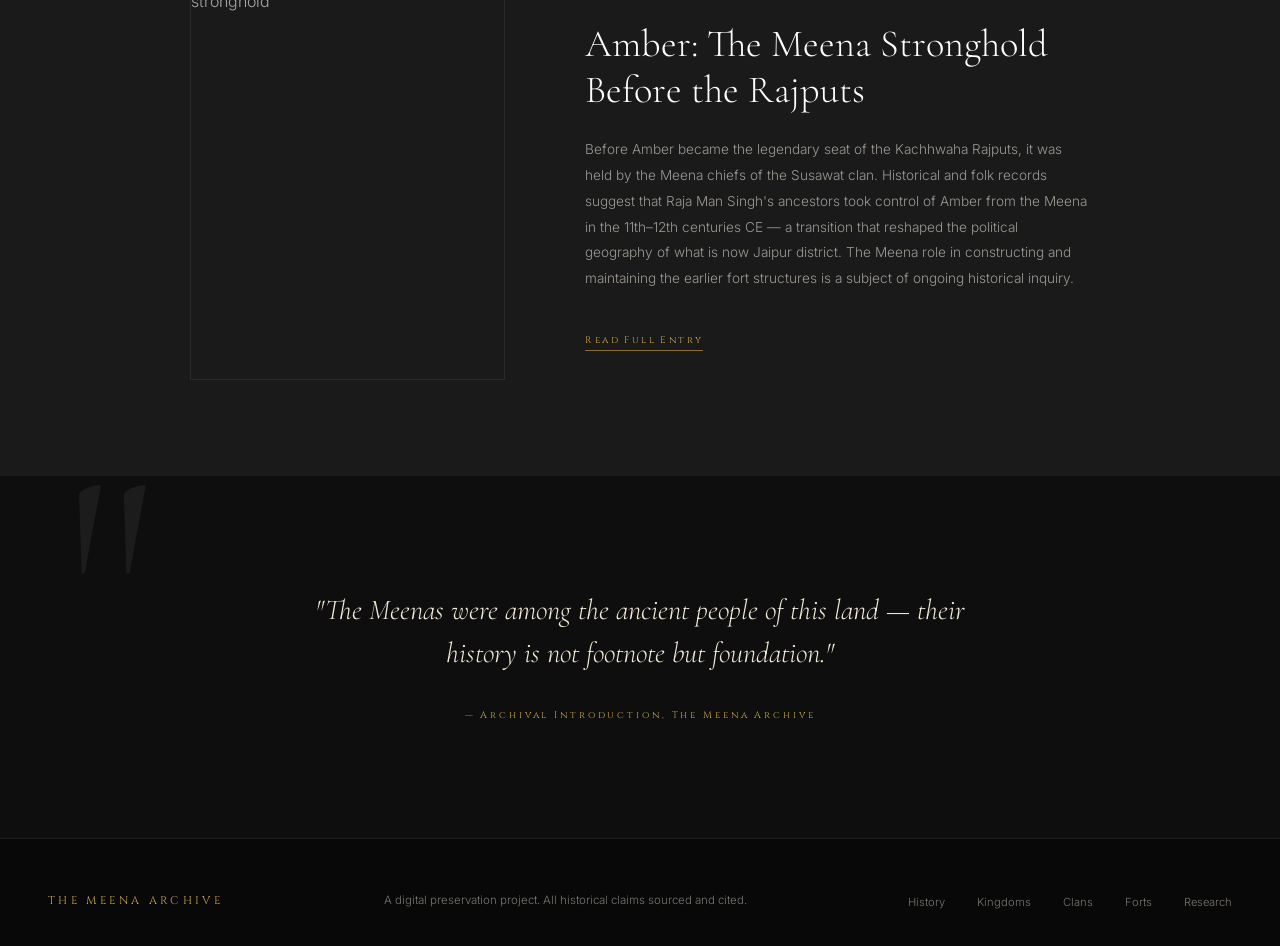
==== commit 0e26f86c: "Update index.html" ====
--- a/index.html
+++ b/index.html
@@ -321,6 +321,7 @@
   <nav>
     <a href="index.html" class="nav-brand">THE MEENA ARCHIVE</a>
     <ul class="nav-links">
+      <li><a href="history.html">History</a></li>
       <li><a href="kingdoms.html">Kingdoms</a></li>
       <li><a href="clans.html">Clans</a></li>
       <li><a href="forts.html">Forts</a></li>
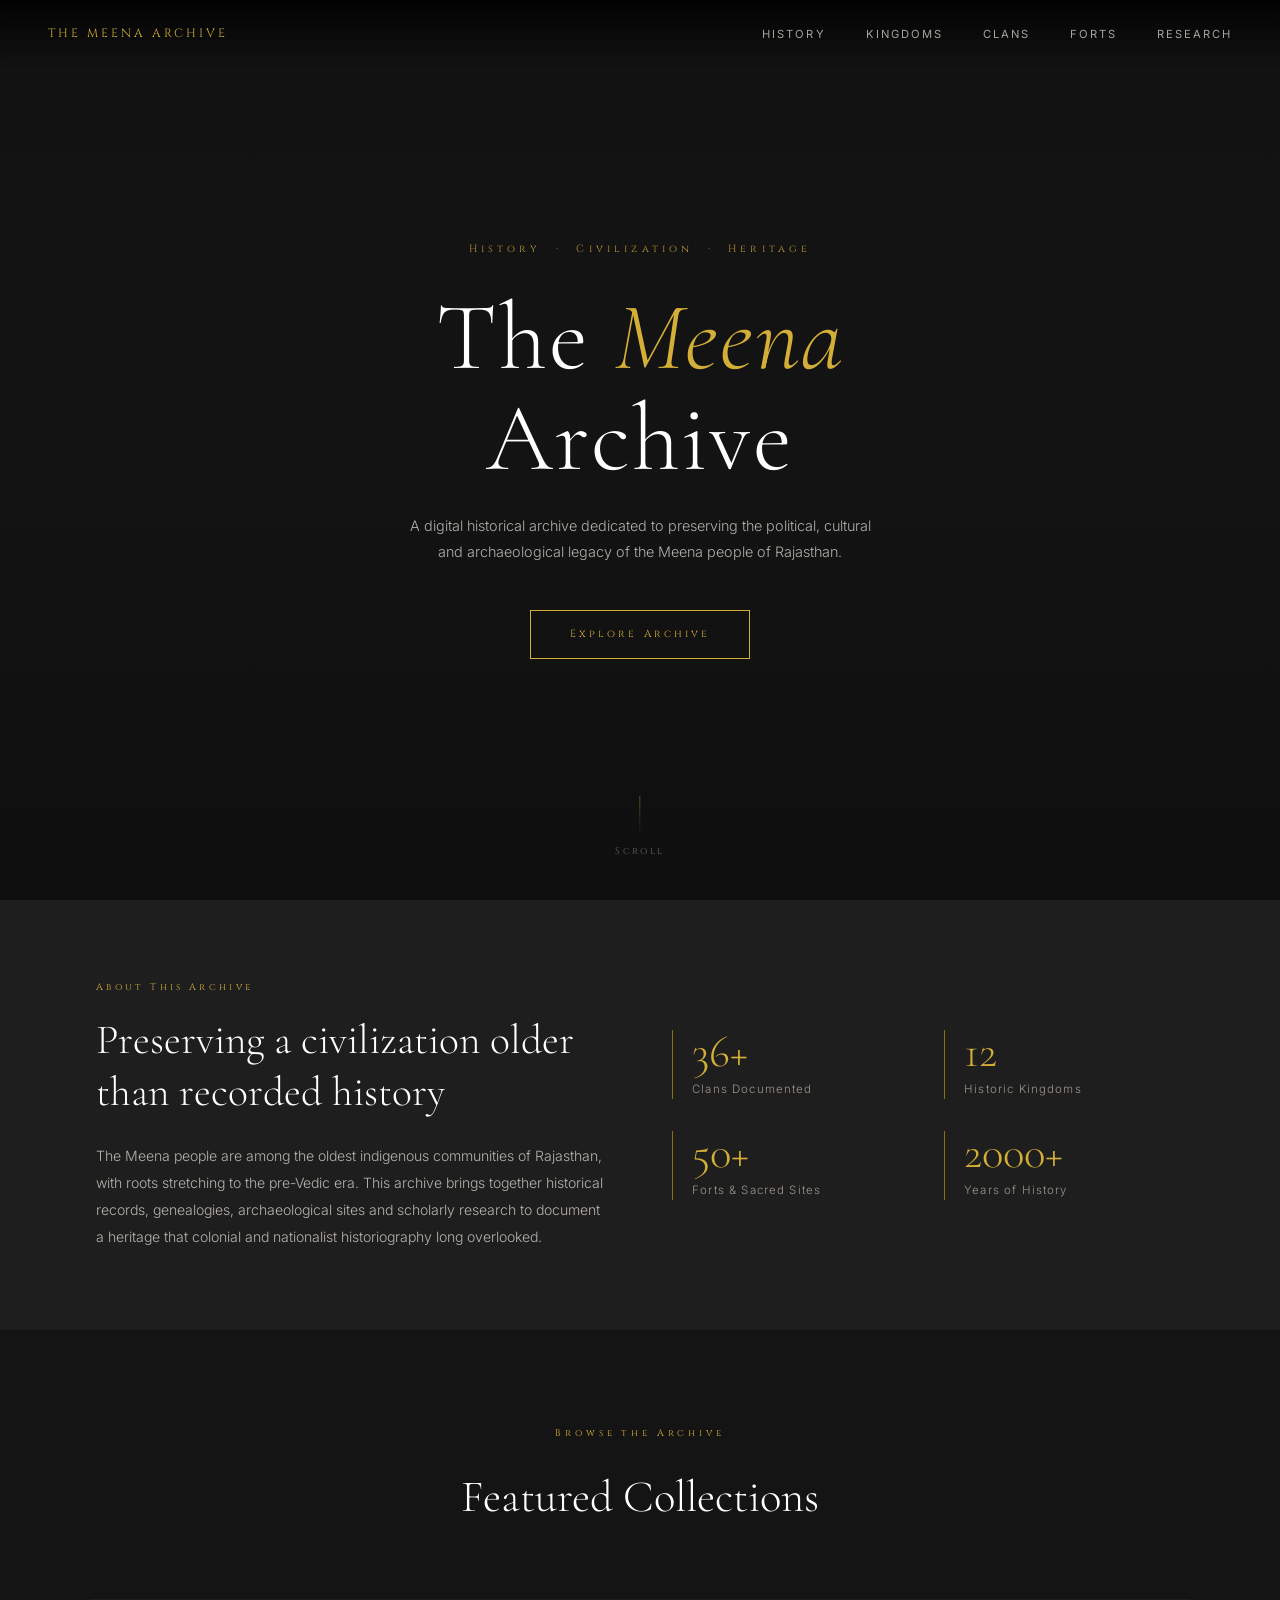
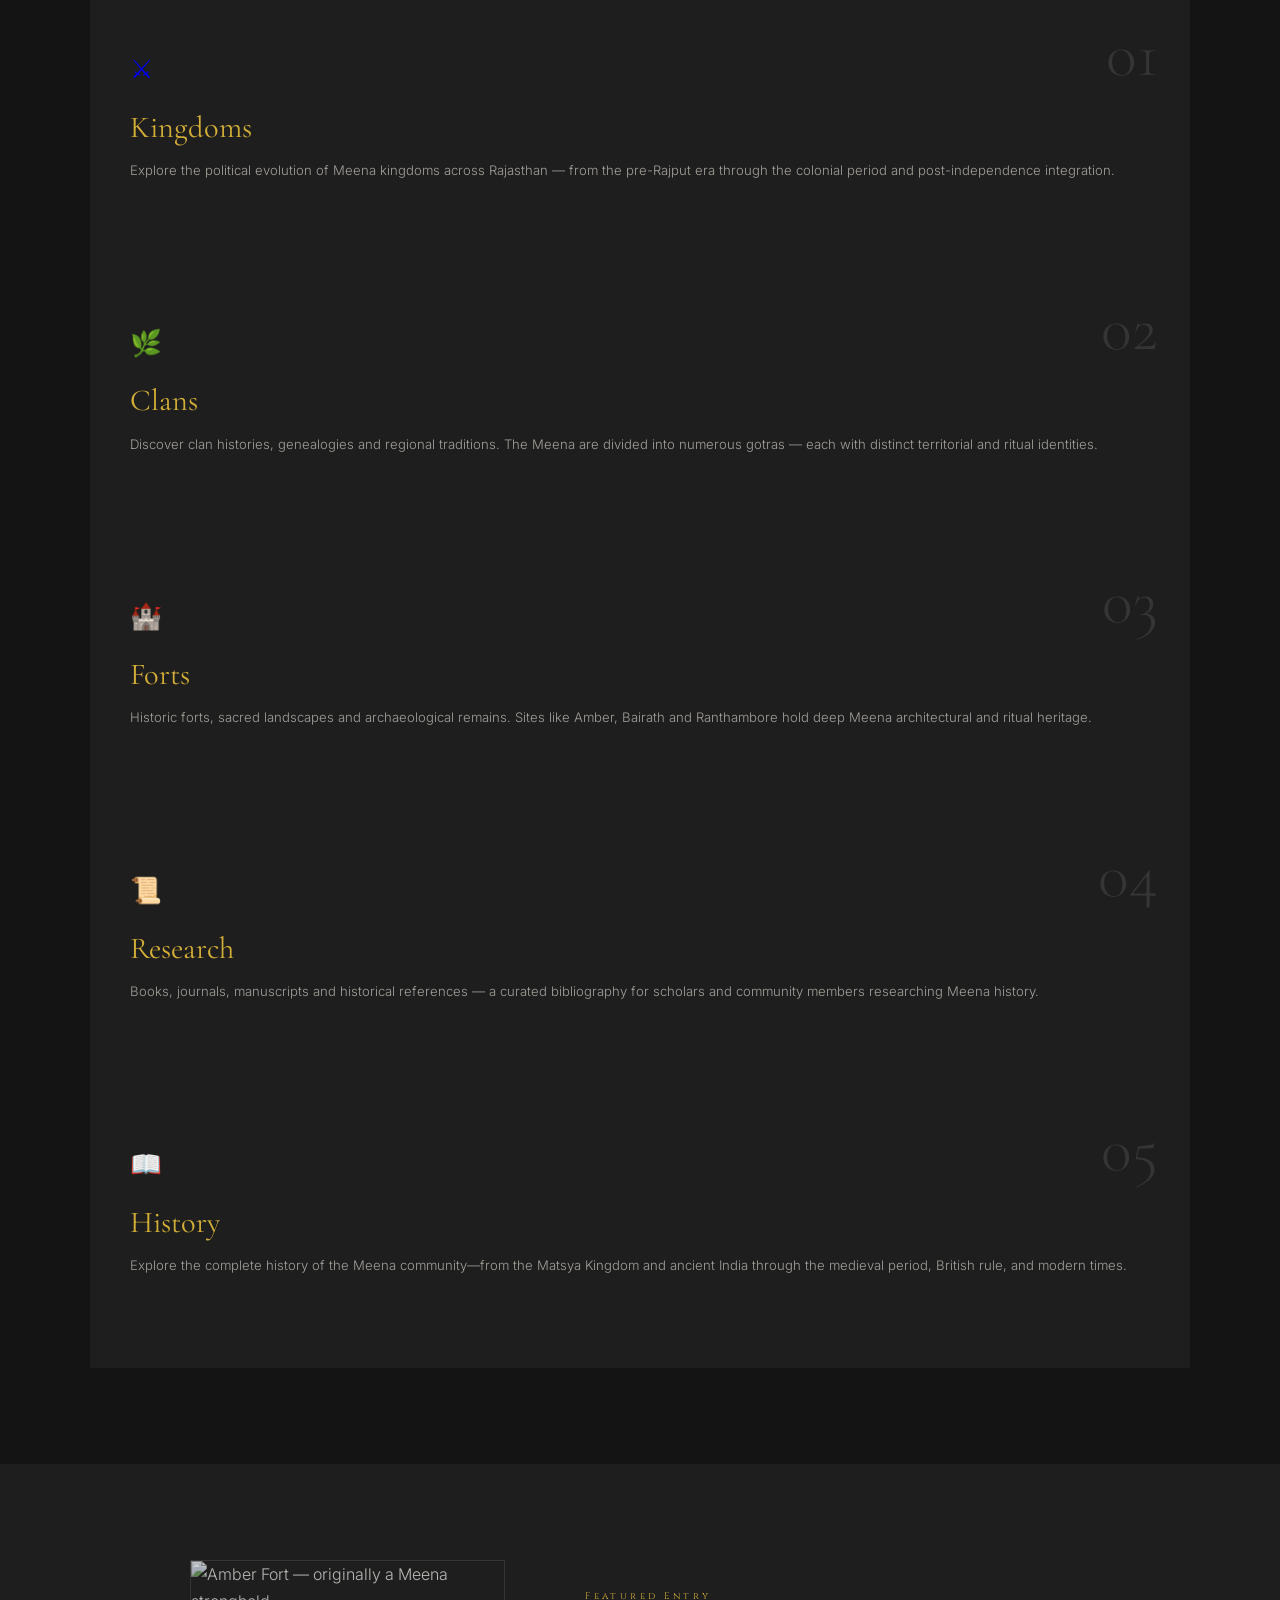
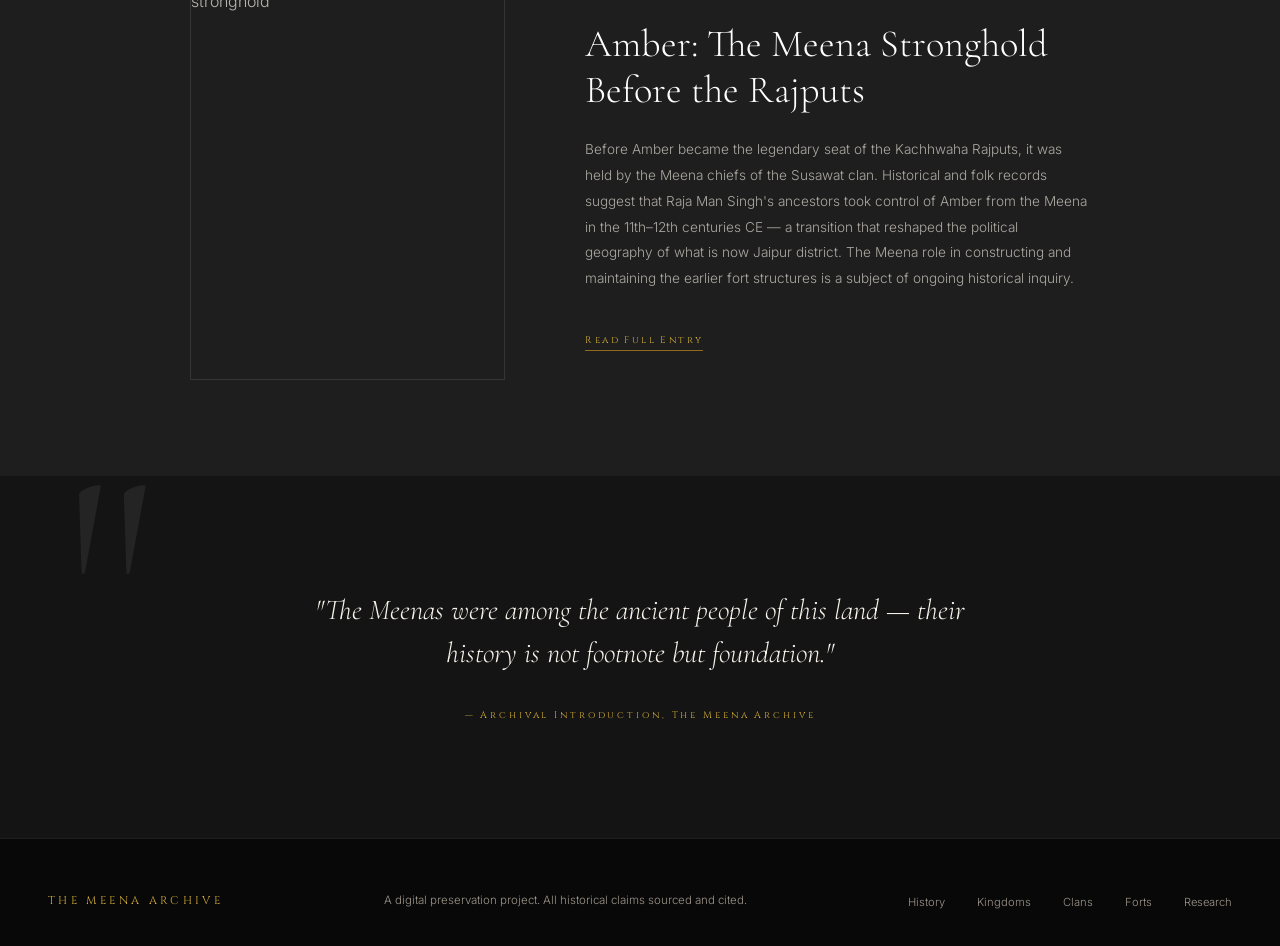
==== commit c9d21344: "Update index.html" ====
--- a/index.html
+++ b/index.html
@@ -9,16 +9,16 @@
   <style>
     *, *::before, *::after { box-sizing: border-box; margin: 0; padding: 0; }
 
-    :root {
-      --gold: #C9A84C;
-      --gold-dim: #8a6e32;
-      --ink: #0e0e0e;
-      --stone: #1a1a1a;
-      --ash: #2a2a2a;
-      --parchment: #f2ead8;
-      --text: #d4cfc6;
-      --muted: #7a7570;
-    }
+  :root {
+  --gold: #D4AF37;
+  --gold-dim: #8F6B1A;
+  --ink: #141414;
+  --stone: #1E1E1E;
+  --ash: #353535;
+  --parchment: #F7F3EB;
+  --text: #E9E4DB;
+  --muted: #9D958A;
+}
 
     html { scroll-behavior: smooth; }
 
